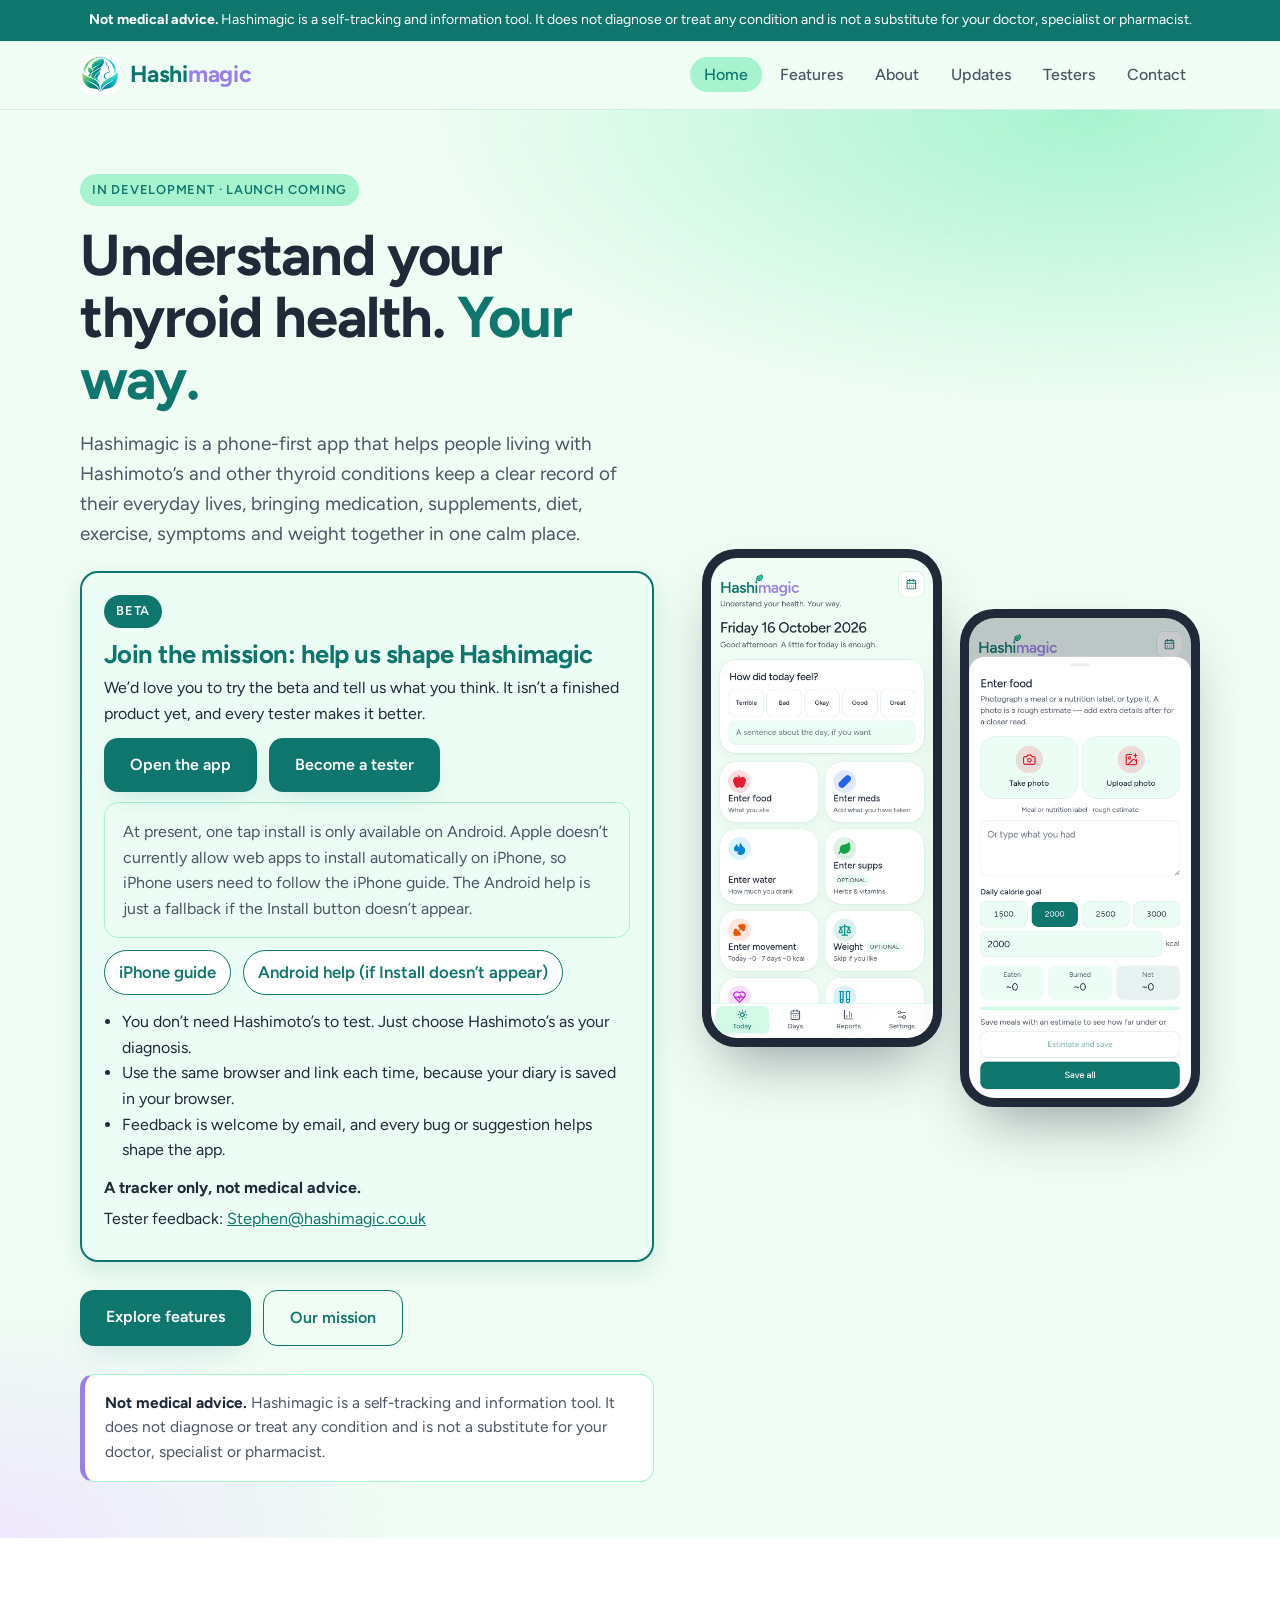
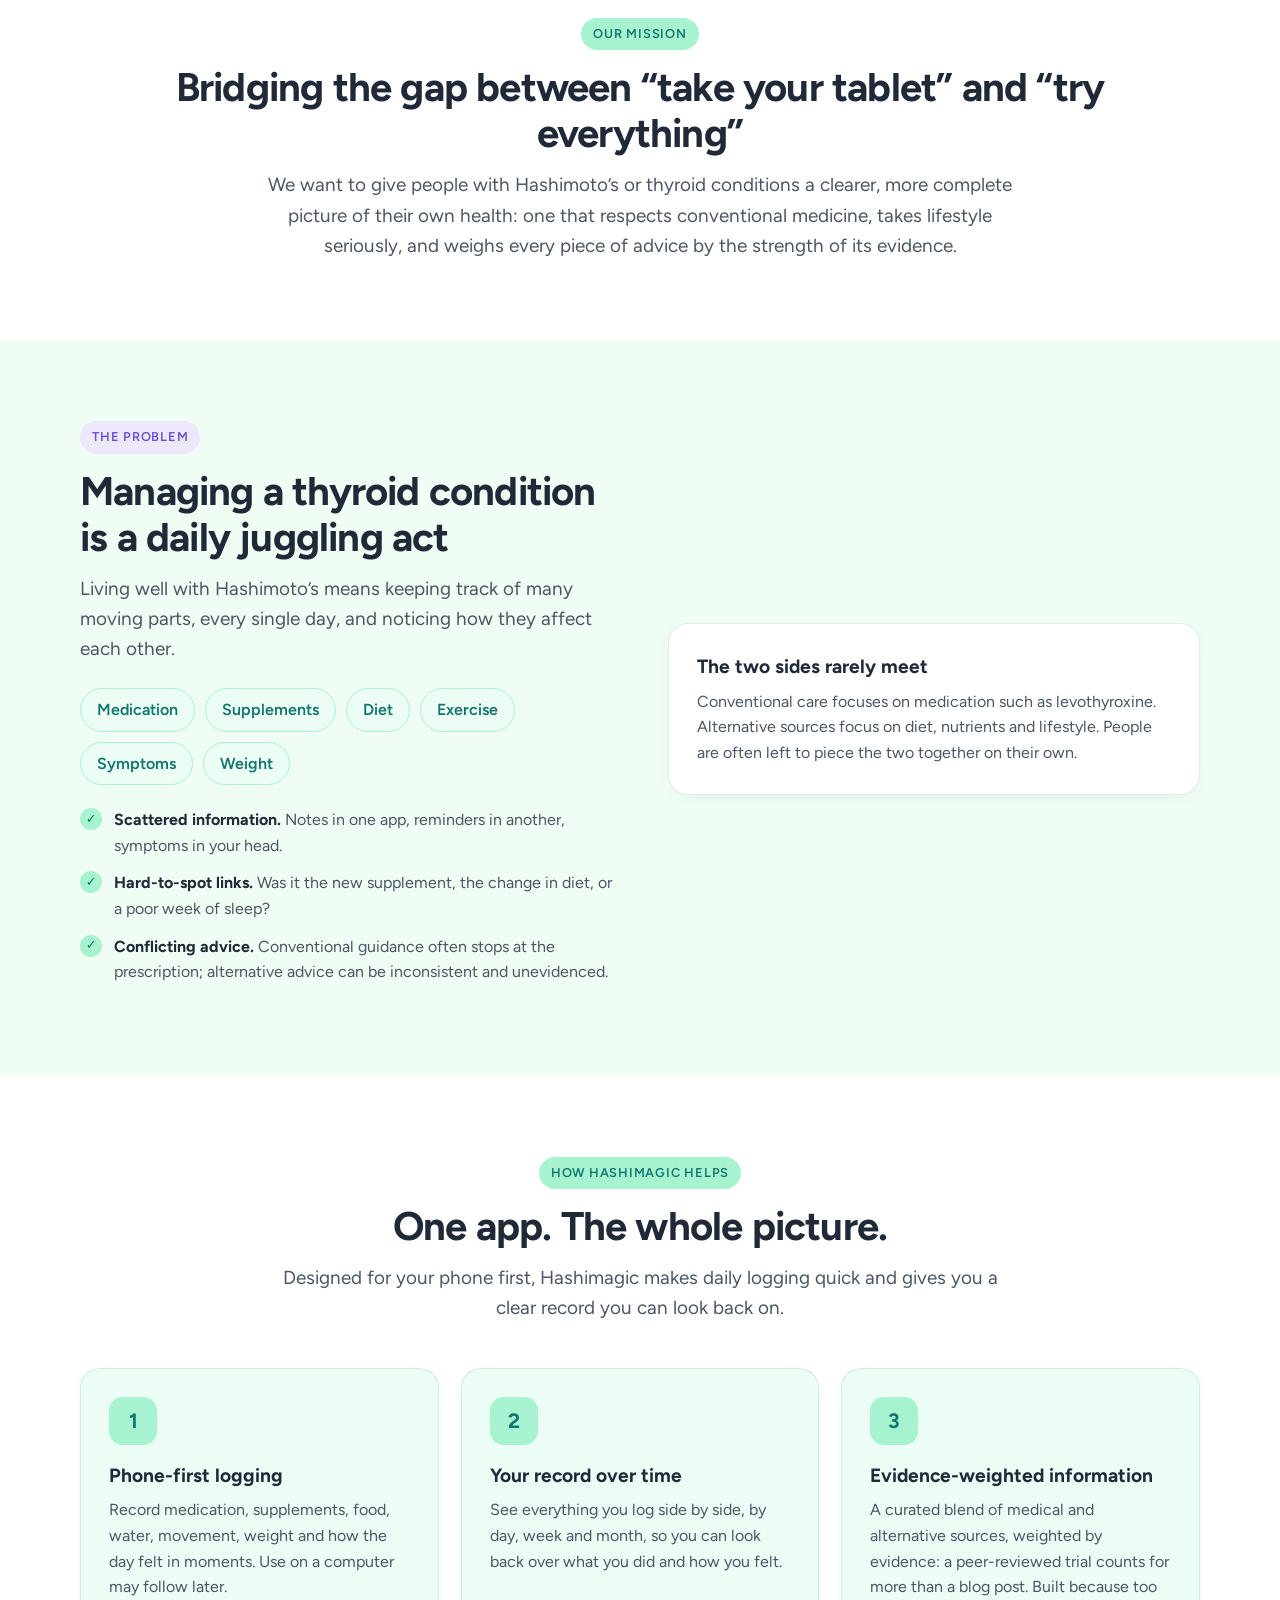
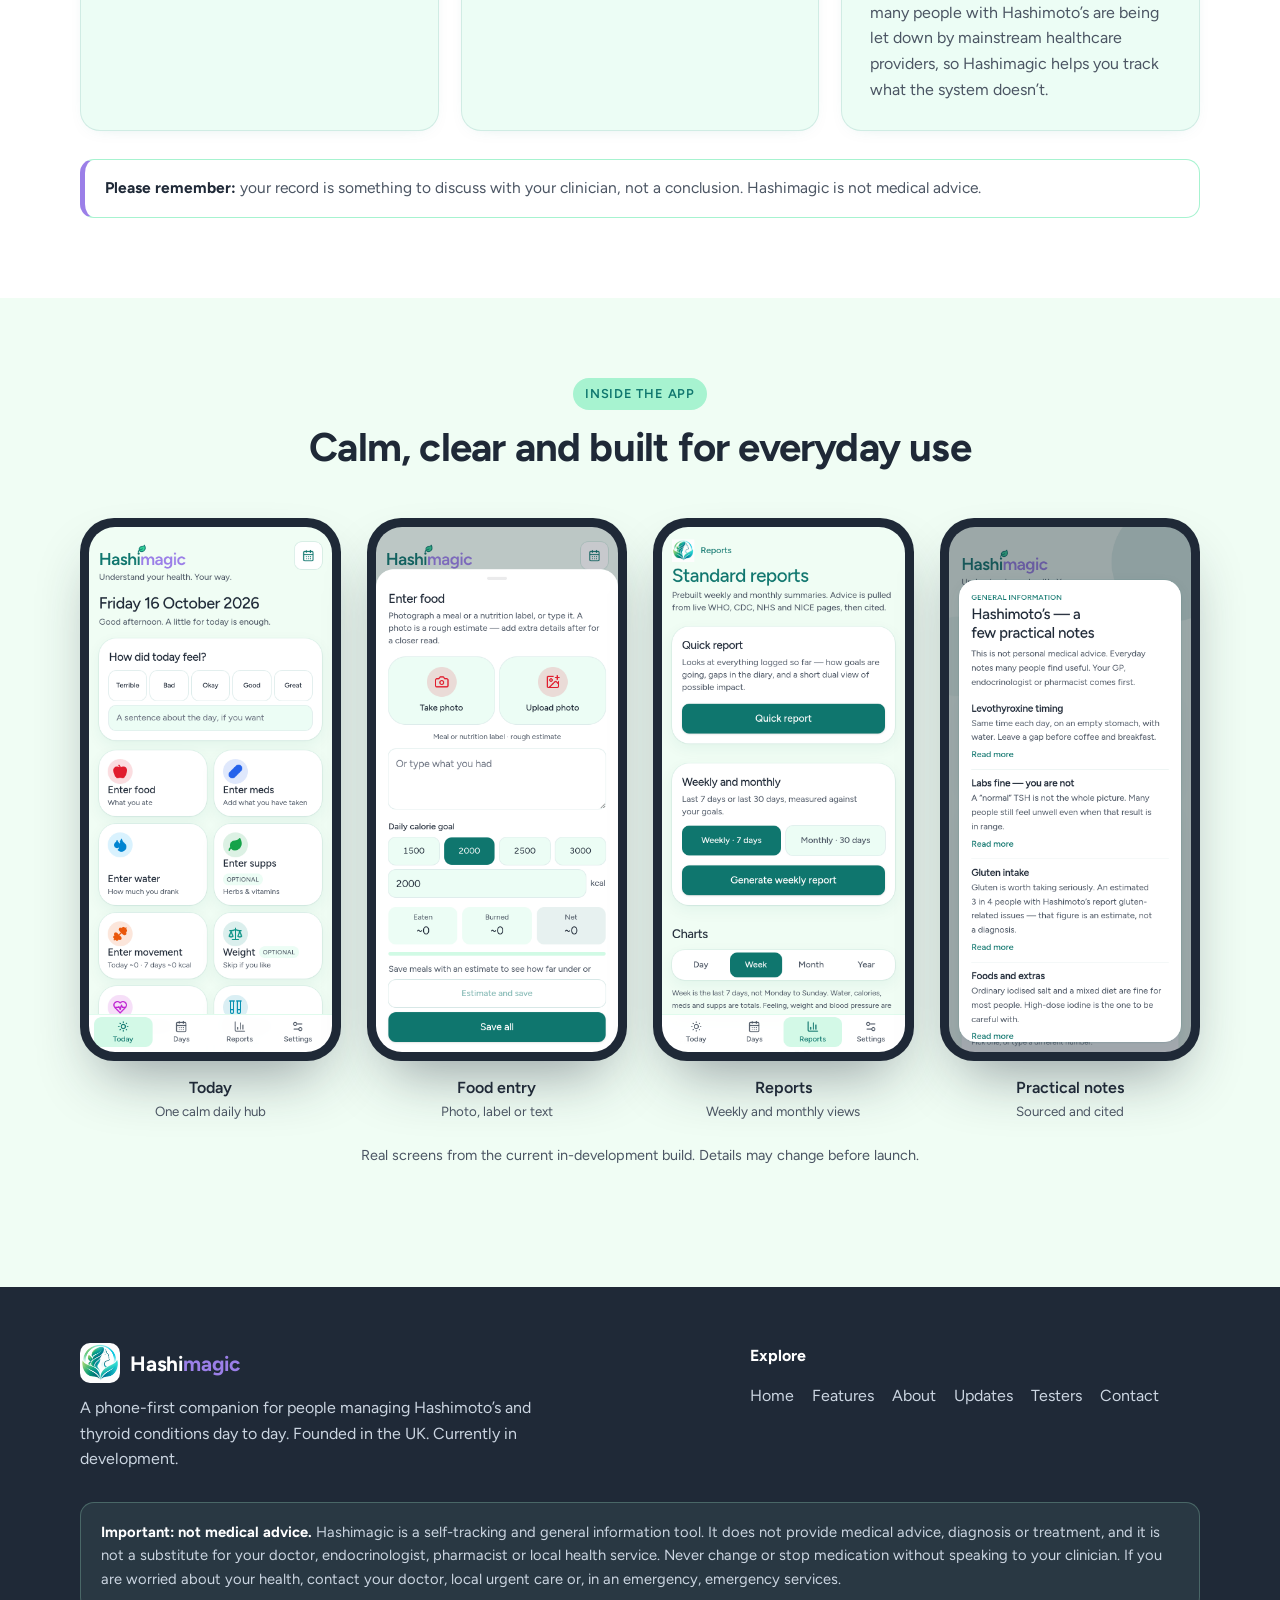
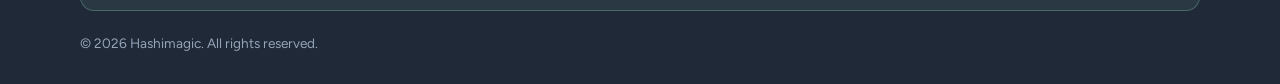
==== index.html @ 3db0783a "Add become a tester sign up page with mailto fallback New form collects name, email and optional tes" ====
<!DOCTYPE html><html lang="en-GB"><head><meta charset="utf-8"><meta name="viewport" content="width=device-width,initial-scale=1">
<title>Hashimagic: clarity for everyday thyroid life</title><meta name="description" content="Hashimagic is a phone-first app helping people with Hashimoto’s and thyroid conditions record and track medication, supplements, diet, exercise, symptoms and weight in one place."><meta name="theme-color" content="#0F766E">
<link rel="icon" href="img/favicon.svg"><link rel="preconnect" href="https://fonts.googleapis.com"><link rel="preconnect" href="https://fonts.gstatic.com" crossorigin>
<link rel="stylesheet" href="https://fonts.googleapis.com/css2?family=Figtree:wght@400;500;600;700&display=swap"><link rel="stylesheet" href="styles.css"></head><body>
<div class="notice"><strong>Not medical advice.</strong> Hashimagic is a self-tracking and information tool. It does not diagnose or treat any condition and is not a substitute for your doctor, specialist or pharmacist.</div>
<header><div class="wrap nav"><a class="brand" href="index.html"><img src="img/hashimagic-mark.png" alt="Hashimagic logo"><span class="wm"><span class="wm-h">Hash</span><span class="wm-i">i</span><span class="wm-m">magic</span></span></a>
<button class="menu-btn" aria-label="Menu" onclick="document.querySelector('.links').classList.toggle('open')">Menu</button>
<ul class="links"><li><a href="index.html" class=on>Home</a></li><li><a href="features.html">Features</a></li><li><a href="about.html">About</a></li><li><a href="updates.html">Updates</a></li><li><a href="become-a-tester.html">Testers</a></li><li><a href="contact.html">Contact</a></li></ul></div></header>
<main>
<section class="hero"><div class="wrap hero-grid"><div><span class="pill">In development &middot; launch coming</span>
<h1>Understand your thyroid health. <em>Your way.</em></h1>
<p class="lead">Hashimagic is a phone-first app that helps people living with Hashimoto&rsquo;s and other thyroid conditions keep a clear record of their everyday lives, bringing medication, supplements, diet, exercise, symptoms and weight together in one calm place.</p>
<div class="beta" style="margin:22px 0;padding:22px 22px;border:2px solid #0f766e;border-radius:18px;background:#ecfdf5;box-shadow:0 8px 24px rgba(15,118,110,.15)"><span class="pill" style="background:#0f766e;color:#fff">Beta</span>
<h2 style="margin:12px 0 6px;font-size:1.6rem;color:#0f766e">Join the mission: help us shape Hashimagic</h2>
<p style="margin:6px 0 12px">We&rsquo;d love you to try the beta and tell us what you think. It isn&rsquo;t a finished product yet, and every tester makes it better.</p>
<p style="margin:10px 0 8px"><a class="btn" href="https://blend-willow-shadow-slate.grok.me" target="_blank" rel="noopener">Open the app</a> <a class="btn" href="become-a-tester.html" style="margin-left:8px">Become a tester</a></p>
<p class="install-note" style="margin:10px 0 12px">At present, one tap install is only available on Android. Apple doesn&rsquo;t currently allow web apps to install automatically on iPhone, so iPhone users need to follow the iPhone guide. The Android help is just a fallback if the Install button doesn&rsquo;t appear.</p>
<p class="guide-links"><a href="install-ios.html">iPhone guide</a><a href="install-android.html">Android help (if Install doesn&rsquo;t appear)</a></p>
<ul style="margin:0 0 12px 1.1em;padding:0;line-height:1.6">
<li>You don&rsquo;t need Hashimoto&rsquo;s to test. Just choose Hashimoto&rsquo;s as your diagnosis.</li>
<li>Use the same browser and link each time, because your diary is saved in your browser.</li>
<li>Feedback is welcome by email, and every bug or suggestion helps shape the app.</li>
</ul>
<p style="margin:6px 0"><strong>A tracker only, not medical advice.</strong></p>
<p style="margin:6px 0">Tester feedback: <a href="mailto:Stephen@hashimagic.co.uk?subject=Hashimagic%20beta%20feedback">Stephen@hashimagic.co.uk</a></p></div>
<div class="cta"><a class="btn" href="features.html">Explore features</a><a class="btn ghost" href="about.html">Our mission</a></div>
<div class="disclaimer"><strong>Not medical advice.</strong> Hashimagic is a self-tracking and information tool. It does not diagnose or treat any condition and is not a substitute for your doctor, specialist or pharmacist.</div></div>
<div class="phones"><div class="phone"><img src="img/app-today.png" alt="Hashimagic Today screen" loading="lazy"></div><div class="phone"><img src="img/app-food.png" alt="Hashimagic food entry screen" loading="lazy"></div></div></div></section>
<section class="alt"><div class="wrap center"><span class="pill">Our mission</span>
<h2>Bridging the gap between &ldquo;take your tablet&rdquo; and &ldquo;try everything&rdquo;</h2>
<p class="lead">We want to give people with Hashimoto&rsquo;s or thyroid conditions a clearer, more complete picture of their own health: one that respects conventional medicine, takes lifestyle seriously, and weighs every piece of advice by the strength of its evidence.</p></div></section>
<section><div class="wrap grid2"><div><span class="pill ins">The problem</span>
<h2>Managing a thyroid condition is a daily juggling act</h2>
<p class="lead">Living well with Hashimoto&rsquo;s means keeping track of many moving parts, every single day, and noticing how they affect each other.</p><div class="chips"><span class="chip">Medication</span><span class="chip">Supplements</span><span class="chip">Diet</span><span class="chip">Exercise</span><span class="chip">Symptoms</span><span class="chip">Weight</span></div>
<ul class="ticks"><li><strong>Scattered information.</strong> Notes in one app, reminders in another, symptoms in your head.</li>
<li><strong>Hard-to-spot links.</strong> Was it the new supplement, the change in diet, or a poor week of sleep?</li>
<li><strong>Conflicting advice.</strong> Conventional guidance often stops at the prescription; alternative advice can be inconsistent and unevidenced.</li></ul></div>
<div class="card"><h3>The two sides rarely meet</h3><p>Conventional care focuses on medication such as levothyroxine. Alternative sources focus on diet, nutrients and lifestyle. People are often left to piece the two together on their own.</p></div></div></section>
<section class="alt"><div class="wrap"><div class="center"><span class="pill">How Hashimagic helps</span>
<h2>One app. The whole picture.</h2><p class="lead">Designed for your phone first, Hashimagic makes daily logging quick and gives you a clear record you can look back on.</p></div>
<div class="grid3">
<div class="card"><div class="ico">1</div><h3>Phone-first logging</h3><p>Record medication, supplements, food, water, movement, weight and how the day felt in moments. Use on a computer may follow later.</p></div>
<div class="card"><div class="ico">2</div><h3>Your record over time</h3><p>See everything you log side by side, by day, week and month, so you can look back over what you did and how you felt.</p></div>
<div class="card"><div class="ico">3</div><h3>Evidence-weighted information</h3><p>A curated blend of medical and alternative sources, weighted by evidence: a peer-reviewed trial counts for more than a blog post. Built because too many people with Hashimoto&rsquo;s are being let down by mainstream healthcare providers, so Hashimagic helps you track what the system doesn&rsquo;t.</p></div></div>
<div class="disclaimer"><strong>Please remember:</strong> your record is something to discuss with your clinician, not a conclusion. Hashimagic is not medical advice.</div></div></section>
<section><div class="wrap"><div class="center"><span class="pill">Inside the app</span><h2>Calm, clear and built for everyday use</h2></div><div class="shots">
<figure><div class="phone"><img src="img/app-today.png" alt="Hashimagic Today screen" loading="lazy"></div><figcaption>Today<small>One calm daily hub</small></figcaption></figure>
<figure><div class="phone"><img src="img/app-food.png" alt="Hashimagic food entry screen" loading="lazy"></div><figcaption>Food entry<small>Photo, label or text</small></figcaption></figure>
<figure><div class="phone"><img src="img/app-reports.png" alt="Hashimagic reports screen" loading="lazy"></div><figcaption>Reports<small>Weekly and monthly views</small></figcaption></figure>
<figure><div class="phone"><img src="img/app-notes.png" alt="Hashimagic Hashimoto's notes screen" loading="lazy"></div><figcaption>Practical notes<small>Sourced and cited</small></figcaption></figure></div>
<p class="muted center" style="margin-top:22px;font-size:.9rem">Real screens from the current in-development build. Details may change before launch.</p></div></section>
</main>
<footer><div class="wrap"><div class="fgrid"><div><a class="brand" href="index.html"><img src="img/hashimagic-mark.png" alt=""><span class="wm"><span class="wm-h">Hash</span><span class="wm-i">i</span><span class="wm-m">magic</span></span></a>
<p style="margin-top:12px;max-width:30em">A phone-first companion for people managing Hashimoto&rsquo;s and thyroid conditions day to day. Founded in the UK. Currently in development.</p></div>
<div><strong style="color:#fff">Explore</strong><ul class="flinks"><li><a href="index.html">Home</a></li><li><a href="features.html">Features</a></li><li><a href="about.html">About</a></li><li><a href="updates.html">Updates</a></li><li><a href="become-a-tester.html">Testers</a></li><li><a href="contact.html">Contact</a></li></ul></div></div>
<div class="fdisc"><strong>Important: not medical advice.</strong> Hashimagic is a self-tracking and general information tool. It does not provide medical advice, diagnosis or treatment, and it is not a substitute for your doctor, endocrinologist, pharmacist or local health service. Never change or stop medication without speaking to your clinician. If you are worried about your health, contact your doctor, local urgent care or, in an emergency, emergency services.</div>
<p class="copy">&copy; 2026 Hashimagic. All rights reserved.</p></div></footer></body></html>
---- styles.css ----
:root{--primary:#0F766E;--primary-dk:#0b5d57;--bg:#F0FDF4;--surface:#ECFDF5;--text:#1F2937;--muted:#4B5563;--insight:#9B7FE8;--mint:#A7F3D0;--white:#fff;--r:20px;--shadow:0 10px 30px -12px rgba(15,118,110,.25)}
*{box-sizing:border-box;margin:0}html{scroll-behavior:smooth}
body{font-family:'Figtree',system-ui,sans-serif;color:var(--text);background:var(--bg);line-height:1.6;-webkit-font-smoothing:antialiased}
a{color:var(--primary)}img{max-width:100%;display:block}
.wrap{max-width:1160px;margin:0 auto;padding:0 20px}
.notice{background:var(--primary);color:#fff;font-size:.88rem;text-align:center;padding:9px 16px}
.notice strong{font-weight:700}
header{position:sticky;top:0;z-index:20;background:rgba(240,253,244,.92);backdrop-filter:blur(10px);border-bottom:1px solid rgba(15,118,110,.12)}
.nav{display:flex;align-items:center;justify-content:space-between;height:68px}
.brand{display:flex;align-items:center;gap:10px;text-decoration:none;font-weight:700;font-size:1.45rem;letter-spacing:-.01em}
.brand img{width:40px;height:40px;border-radius:10px}
.wm-h{color:#0F766E}.wm-i{color:#0F766E}.wm-m{color:#9B7FE8}
.links{display:flex;gap:4px;list-style:none;padding:0}
.links a{text-decoration:none;color:var(--muted);font-weight:500;padding:8px 14px;border-radius:999px}
.links a:hover{color:var(--primary);background:var(--surface)}
.links a.on{color:var(--primary);background:var(--mint)}
.menu-btn{display:none;background:none;border:1px solid rgba(15,118,110,.25);border-radius:10px;padding:8px 12px;font:inherit;color:var(--primary);font-weight:600}
@media(max-width:820px){.menu-btn{display:block}.links{display:none;position:absolute;top:68px;left:0;right:0;flex-direction:column;background:var(--bg);padding:10px 20px 18px;border-bottom:1px solid rgba(15,118,110,.12)}.links.open{display:flex}.links a{display:block;padding:12px 14px}}
.btn{display:inline-block;background:var(--primary);color:#fff;text-decoration:none;font-weight:600;padding:14px 26px;border-radius:14px;box-shadow:var(--shadow)}
.btn:hover{background:var(--primary-dk)}
.btn.ghost{background:transparent;color:var(--primary);box-shadow:none;border:1.5px solid var(--primary)}
.pill{display:inline-block;background:var(--mint);color:var(--primary);font-weight:600;font-size:.8rem;letter-spacing:.06em;text-transform:uppercase;padding:6px 12px;border-radius:999px}
.pill.ins{background:#EEE8FC;color:#6b4fd0}
.hero{padding:64px 0 56px;background:radial-gradient(1100px 500px at 85% 0%,var(--mint) 0,transparent 60%),radial-gradient(700px 400px at 0% 100%,#EEE8FC 0,transparent 60%)}
.hero-grid{display:grid;grid-template-columns:1.1fr .9fr;gap:48px;align-items:center}
h1{font-size:clamp(2.2rem,5vw,3.6rem);line-height:1.08;letter-spacing:-.025em;margin:18px 0}
h1 em{font-style:normal;color:var(--primary)}
h2{font-size:clamp(1.7rem,3.4vw,2.5rem);line-height:1.15;letter-spacing:-.02em;margin:14px 0 14px}
h3{font-size:1.2rem;margin-bottom:6px}
.lead{font-size:1.18rem;color:var(--muted);max-width:40em}
.cta{display:flex;gap:12px;flex-wrap:wrap;margin-top:28px}
.phones{display:flex;justify-content:center;align-items:flex-start;gap:18px}
.phone{width:240px;border-radius:34px;padding:9px;background:#1F2937;box-shadow:0 30px 60px -20px rgba(31,41,55,.45)}
.phone img{border-radius:26px}
.phones .phone:nth-child(2){margin-top:60px}
@media(max-width:900px){.hero-grid{grid-template-columns:1fr}.phone{width:46%;max-width:230px}}
section{padding:80px 0}
.alt{background:var(--white)}
.center{text-align:center}.center .lead{margin:0 auto}
.disclaimer{background:var(--white);border:1px solid var(--mint);border-left:5px solid var(--insight);border-radius:14px;padding:16px 20px;margin-top:28px;color:var(--muted);font-size:.97rem}
.disclaimer strong{color:var(--text)}
.grid3{display:grid;grid-template-columns:repeat(3,1fr);gap:22px;margin-top:44px}
.grid2{display:grid;grid-template-columns:1fr 1fr;gap:56px;align-items:center}
@media(max-width:900px){.grid3,.grid2{grid-template-columns:1fr}.grid2{gap:32px}}
.card{background:var(--white);border:1px solid rgba(15,118,110,.12);border-radius:var(--r);padding:28px;box-shadow:0 4px 20px -14px rgba(15,118,110,.35)}
.alt .card{background:var(--surface)}
.ico{width:48px;height:48px;border-radius:14px;background:var(--mint);display:grid;place-items:center;margin-bottom:16px;color:var(--primary);font-weight:700;font-size:1.3rem}.ico-svg{width:24px;height:24px;display:block}
.card p,.muted{color:var(--muted)}
.chips{display:flex;flex-wrap:wrap;gap:10px;margin-top:24px}
.chip{background:var(--surface);border:1px solid var(--mint);border-radius:999px;padding:8px 16px;font-weight:600;color:var(--primary)}
.ticks{list-style:none;padding:0;margin-top:22px}
.ticks li{padding-left:34px;position:relative;margin:12px 0;color:var(--muted)}
.ticks li:before{content:"✓";position:absolute;left:0;top:1px;width:22px;height:22px;border-radius:50%;background:var(--mint);color:var(--primary);font-weight:700;font-size:.8rem;display:grid;place-items:center}
.ticks strong{color:var(--text)}
.weight{display:flex;flex-direction:column;gap:10px;margin-top:8px}
.bar{display:flex;align-items:center;gap:12px;font-weight:600}
.bar span{flex:0 0 150px;font-size:.95rem}
.bar i{height:12px;border-radius:999px;background:linear-gradient(90deg,var(--primary),var(--insight))}
.shots{display:grid;grid-template-columns:repeat(4,1fr);gap:26px;margin-top:48px}
.shots figure{margin:0;text-align:center}
.shots .phone{width:100%;margin:0 auto}
.shots figcaption{margin-top:14px;font-weight:600}
.shots figcaption small{display:block;color:var(--muted);font-weight:400}
@media(max-width:900px){.shots{grid-template-columns:1fr 1fr;gap:18px}}
.band{background:linear-gradient(135deg,var(--primary),#0d5f59);color:#fff;border-radius:28px;padding:56px 40px;text-align:center}
.band .lead{color:#d1fae5;margin:0 auto}
.band .btn{background:#fff;color:var(--primary)}
.page-hero{padding:64px 0 40px;background:radial-gradient(900px 400px at 90% 0%,var(--mint) 0,transparent 60%)}
.soon{max-width:640px;margin:0 auto;text-align:center;padding:40px 0 20px}
.soon .card{margin-top:30px;text-align:left}
footer{background:#1F2937;color:#cbd5e1;padding:56px 0 30px;margin-top:40px}
footer .brand{font-size:1.3rem}footer .wm-h,footer .wm-i{color:#fff}
.fgrid{display:grid;grid-template-columns:1.4fr 1fr;gap:40px}
@media(max-width:820px){.fgrid{grid-template-columns:1fr}}
.flinks{display:flex;flex-wrap:wrap;gap:18px;list-style:none;padding:0;margin-top:14px}
.flinks a{color:#cbd5e1;text-decoration:none}.flinks a:hover{color:var(--mint)}
.fdisc{margin-top:30px;padding:18px 20px;border-radius:14px;background:rgba(167,243,208,.08);border:1px solid rgba(167,243,208,.25);font-size:.92rem}
.fdisc strong{color:#fff}
.copy{margin-top:22px;font-size:.85rem;color:#94a3b8}

/* Install guides */
.guide-back{display:inline-block;margin:8px 0 4px;font-weight:600;text-decoration:none}
.guide-back:hover{text-decoration:underline}
.install-steps{display:flex;flex-direction:column;gap:36px;margin-top:28px;max-width:640px}
.install-step{background:var(--white);border:1px solid rgba(15,118,110,.12);border-radius:var(--r);padding:22px;box-shadow:0 4px 20px -14px rgba(15,118,110,.35)}
.install-step .step-num{display:inline-grid;place-items:center;width:36px;height:36px;border-radius:50%;background:var(--mint);color:var(--primary);font-weight:700;font-size:1.05rem;margin-bottom:12px}
.install-step h2{font-size:1.35rem;margin:0 0 10px}
.install-step p{color:var(--muted);font-size:1.05rem;margin:0 0 14px}
.install-step img{width:100%;max-width:390px;margin:8px auto 0;border-radius:18px;border:1px solid rgba(15,118,110,.15);box-shadow:0 12px 28px -16px rgba(31,41,55,.35)}
.install-note{background:var(--surface);border:1px solid var(--mint);border-radius:14px;padding:16px 18px;margin-top:18px;color:var(--muted);font-size:1rem}
.install-note strong{color:var(--text)}
.guide-links{display:flex;flex-wrap:wrap;gap:12px;margin:4px 0 14px}
.guide-links{align-items:center}.guide-links a{font-weight:600;font-size:1.05rem;text-decoration:none;padding:8px 14px;border-radius:999px;background:var(--white);border:1.5px solid var(--primary)}.guide-links a:hover{background:var(--mint)}.guide-links span{color:var(--muted)}

/* Updates page */
.update-block{max-width:720px;margin:0 auto 40px;padding:28px;background:var(--white);border:1px solid rgba(15,118,110,.12);border-radius:var(--r);box-shadow:0 4px 20px -14px rgba(15,118,110,.35)}
.alt .update-block{background:var(--surface)}
.update-block h2{margin-top:12px;margin-bottom:10px;font-size:1.55rem}
.update-block .lead{font-size:1.08rem;margin:0}
.update-block .ticks{margin-top:16px}
.timeline{list-style:none;padding:0;margin:0;border-left:3px solid var(--mint)}
.timeline li{position:relative;padding:0 0 28px 22px}
.timeline li:last-child{padding-bottom:0}
.timeline li:before{content:"";position:absolute;left:-9px;top:6px;width:14px;height:14px;border-radius:50%;background:var(--primary);border:3px solid var(--mint)}
.tl-date{display:block;font-weight:700;color:var(--primary);font-size:.95rem;letter-spacing:.02em;margin-bottom:4px}
.timeline p{margin:0;color:var(--muted);font-size:1.05rem}

/* Become a tester form */
.tester-form{max-width:640px;margin:0 auto;background:var(--white);border:1px solid rgba(15,118,110,.12);border-radius:var(--r);padding:28px;box-shadow:0 4px 20px -14px rgba(15,118,110,.35)}
.alt .tester-form{background:var(--surface)}
.tester-field{margin-bottom:20px}
.tester-field label{display:block;font-weight:600;margin-bottom:8px;color:var(--text)}
.tester-field .req{font-weight:500;color:var(--muted);font-size:.9rem}
.tester-field .opt{font-weight:500;color:var(--muted);font-size:.9rem}
.tester-field input,.tester-field select{width:100%;font:inherit;font-size:1.05rem;padding:12px 14px;border-radius:12px;border:1.5px solid rgba(15,118,110,.25);background:var(--white);color:var(--text)}
.tester-field input:focus,.tester-field select:focus{outline:2px solid var(--primary);outline-offset:1px;border-color:var(--primary)}
.field-hint{margin:8px 0 0;color:var(--muted);font-size:.95rem}
.field-error{margin:8px 0 0;color:#b91c1c;font-size:.95rem;font-weight:500}
.privacy-note{background:var(--white);border:1px solid var(--mint);border-radius:14px;padding:14px 16px;margin:8px 0 16px;color:var(--muted);font-size:.98rem}
.mailto-note{margin:0 0 18px;color:var(--muted);font-size:.98rem}
.tester-form .btn{border:none;cursor:pointer;font:inherit}
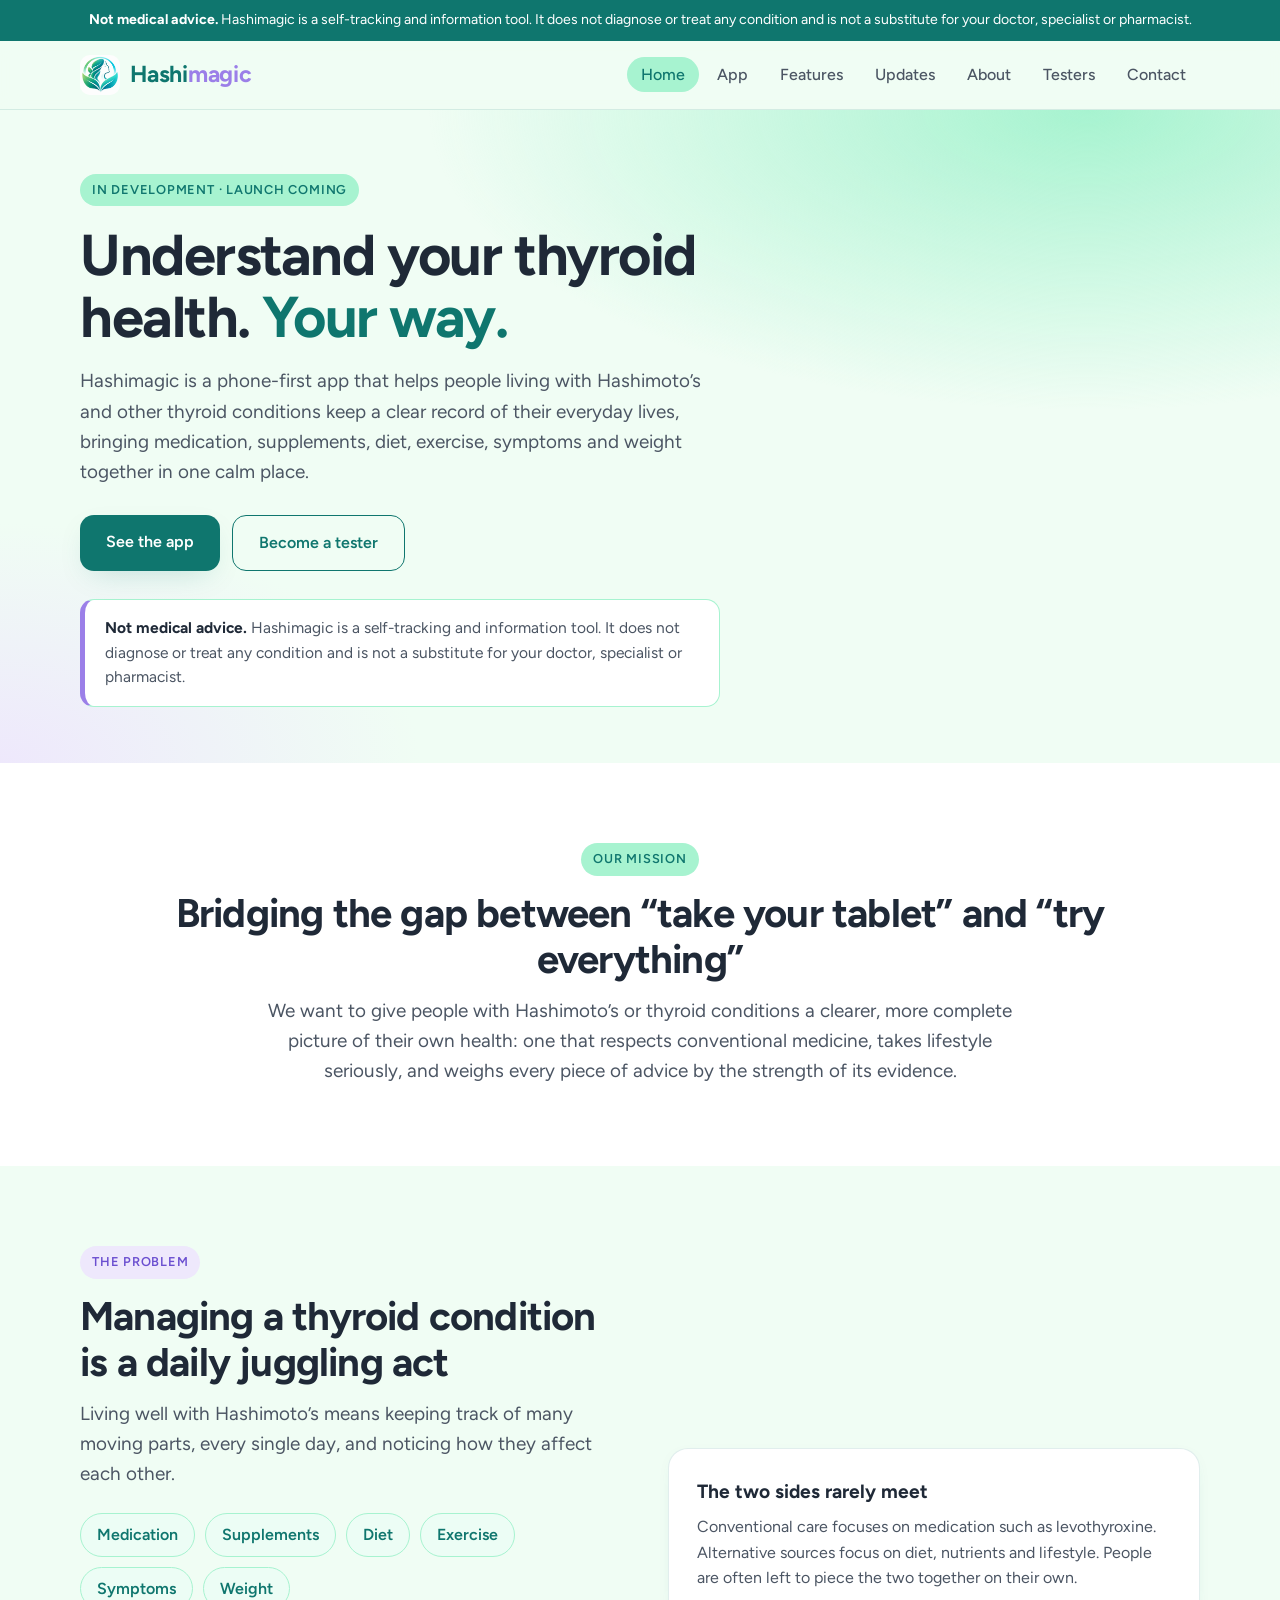
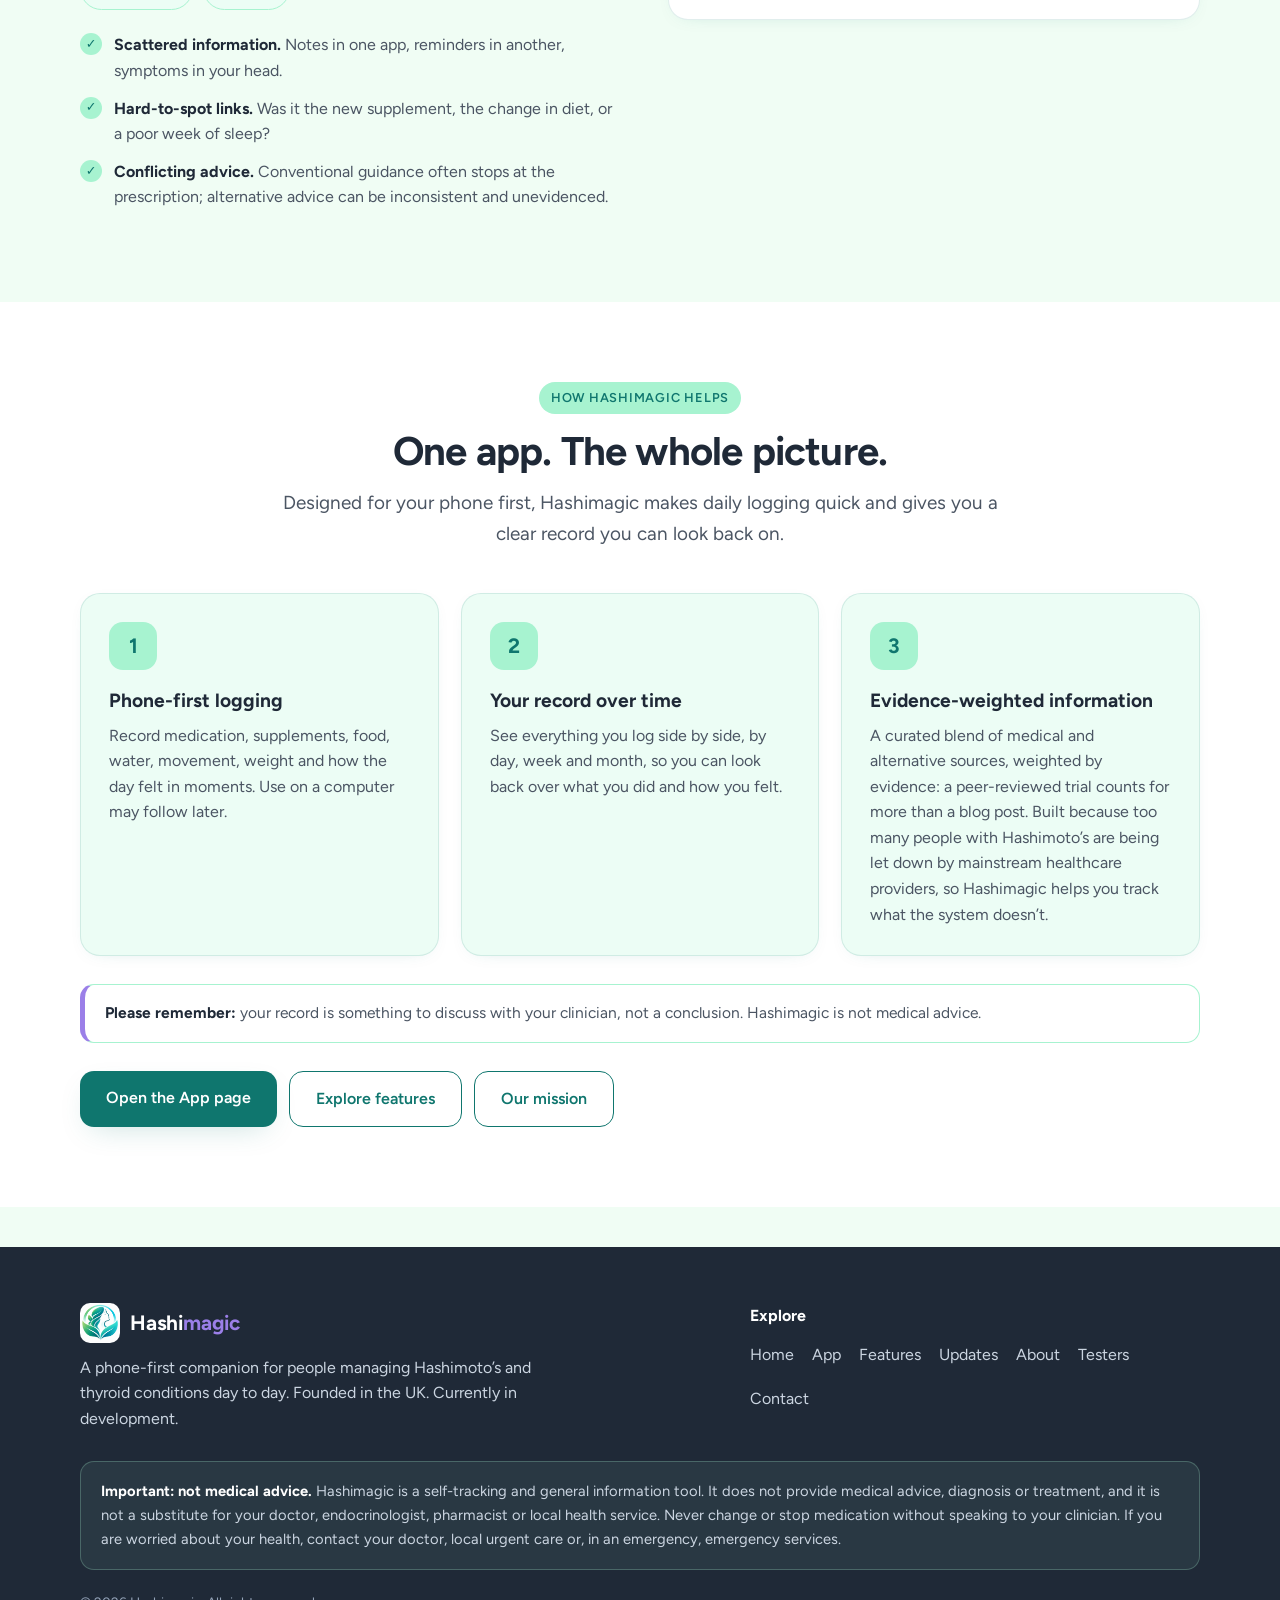
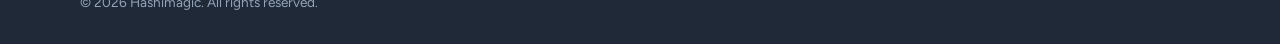
==== commit 883433ac: "Split Home into a short landing and a dedicated App page Move the beta download card, install guides" ====
--- a/index.html
+++ b/index.html
@@ -5,27 +5,15 @@
 <div class="notice"><strong>Not medical advice.</strong> Hashimagic is a self-tracking and information tool. It does not diagnose or treat any condition and is not a substitute for your doctor, specialist or pharmacist.</div>
 <header><div class="wrap nav"><a class="brand" href="index.html"><img src="img/hashimagic-mark.png" alt="Hashimagic logo"><span class="wm"><span class="wm-h">Hash</span><span class="wm-i">i</span><span class="wm-m">magic</span></span></a>
 <button class="menu-btn" aria-label="Menu" onclick="document.querySelector('.links').classList.toggle('open')">Menu</button>
-<ul class="links"><li><a href="index.html" class=on>Home</a></li><li><a href="features.html">Features</a></li><li><a href="about.html">About</a></li><li><a href="updates.html">Updates</a></li><li><a href="become-a-tester.html">Testers</a></li><li><a href="contact.html">Contact</a></li></ul></div></header>
+<ul class="links"><li><a href="index.html" class=on>Home</a></li><li><a href="app.html">App</a></li><li><a href="features.html">Features</a></li><li><a href="updates.html">Updates</a></li><li><a href="about.html">About</a></li><li><a href="become-a-tester.html">Testers</a></li><li><a href="contact.html">Contact</a></li></ul></div></header>
 <main>
-<section class="hero"><div class="wrap hero-grid"><div><span class="pill">In development &middot; launch coming</span>
+<section class="hero"><div class="wrap"><div style="max-width:40em">
+<span class="pill">In development &middot; launch coming</span>
 <h1>Understand your thyroid health. <em>Your way.</em></h1>
 <p class="lead">Hashimagic is a phone-first app that helps people living with Hashimoto&rsquo;s and other thyroid conditions keep a clear record of their everyday lives, bringing medication, supplements, diet, exercise, symptoms and weight together in one calm place.</p>
-<div class="beta" style="margin:22px 0;padding:22px 22px;border:2px solid #0f766e;border-radius:18px;background:#ecfdf5;box-shadow:0 8px 24px rgba(15,118,110,.15)"><span class="pill" style="background:#0f766e;color:#fff">Beta</span>
-<h2 style="margin:12px 0 6px;font-size:1.6rem;color:#0f766e">Join the mission: help us shape Hashimagic</h2>
-<p style="margin:6px 0 12px">We&rsquo;d love you to try the beta and tell us what you think. It isn&rsquo;t a finished product yet, and every tester makes it better.</p>
-<p style="margin:10px 0 8px"><a class="btn" href="https://blend-willow-shadow-slate.grok.me" target="_blank" rel="noopener">Open the app</a> <a class="btn" href="become-a-tester.html" style="margin-left:8px">Become a tester</a></p>
-<p class="install-note" style="margin:10px 0 12px">At present, one tap install is only available on Android. Apple doesn&rsquo;t currently allow web apps to install automatically on iPhone, so iPhone users need to follow the iPhone guide. The Android help is just a fallback if the Install button doesn&rsquo;t appear.</p>
-<p class="guide-links"><a href="install-ios.html">iPhone guide</a><a href="install-android.html">Android help (if Install doesn&rsquo;t appear)</a></p>
-<ul style="margin:0 0 12px 1.1em;padding:0;line-height:1.6">
-<li>You don&rsquo;t need Hashimoto&rsquo;s to test. Just choose Hashimoto&rsquo;s as your diagnosis.</li>
-<li>Use the same browser and link each time, because your diary is saved in your browser.</li>
-<li>Feedback is welcome by email, and every bug or suggestion helps shape the app.</li>
-</ul>
-<p style="margin:6px 0"><strong>A tracker only, not medical advice.</strong></p>
-<p style="margin:6px 0">Tester feedback: <a href="mailto:Stephen@hashimagic.co.uk?subject=Hashimagic%20beta%20feedback">Stephen@hashimagic.co.uk</a></p></div>
-<div class="cta"><a class="btn" href="features.html">Explore features</a><a class="btn ghost" href="about.html">Our mission</a></div>
-<div class="disclaimer"><strong>Not medical advice.</strong> Hashimagic is a self-tracking and information tool. It does not diagnose or treat any condition and is not a substitute for your doctor, specialist or pharmacist.</div></div>
-<div class="phones"><div class="phone"><img src="img/app-today.png" alt="Hashimagic Today screen" loading="lazy"></div><div class="phone"><img src="img/app-food.png" alt="Hashimagic food entry screen" loading="lazy"></div></div></div></section>
+<div class="cta"><a class="btn" href="app.html">See the app</a><a class="btn ghost" href="become-a-tester.html">Become a tester</a></div>
+<div class="disclaimer"><strong>Not medical advice.</strong> Hashimagic is a self-tracking and information tool. It does not diagnose or treat any condition and is not a substitute for your doctor, specialist or pharmacist.</div>
+</div></div></section>
 <section class="alt"><div class="wrap center"><span class="pill">Our mission</span>
 <h2>Bridging the gap between &ldquo;take your tablet&rdquo; and &ldquo;try everything&rdquo;</h2>
 <p class="lead">We want to give people with Hashimoto&rsquo;s or thyroid conditions a clearer, more complete picture of their own health: one that respects conventional medicine, takes lifestyle seriously, and weighs every piece of advice by the strength of its evidence.</p></div></section>
@@ -42,16 +30,12 @@
 <div class="card"><div class="ico">1</div><h3>Phone-first logging</h3><p>Record medication, supplements, food, water, movement, weight and how the day felt in moments. Use on a computer may follow later.</p></div>
 <div class="card"><div class="ico">2</div><h3>Your record over time</h3><p>See everything you log side by side, by day, week and month, so you can look back over what you did and how you felt.</p></div>
 <div class="card"><div class="ico">3</div><h3>Evidence-weighted information</h3><p>A curated blend of medical and alternative sources, weighted by evidence: a peer-reviewed trial counts for more than a blog post. Built because too many people with Hashimoto&rsquo;s are being let down by mainstream healthcare providers, so Hashimagic helps you track what the system doesn&rsquo;t.</p></div></div>
-<div class="disclaimer"><strong>Please remember:</strong> your record is something to discuss with your clinician, not a conclusion. Hashimagic is not medical advice.</div></div></section>
-<section><div class="wrap"><div class="center"><span class="pill">Inside the app</span><h2>Calm, clear and built for everyday use</h2></div><div class="shots">
-<figure><div class="phone"><img src="img/app-today.png" alt="Hashimagic Today screen" loading="lazy"></div><figcaption>Today<small>One calm daily hub</small></figcaption></figure>
-<figure><div class="phone"><img src="img/app-food.png" alt="Hashimagic food entry screen" loading="lazy"></div><figcaption>Food entry<small>Photo, label or text</small></figcaption></figure>
-<figure><div class="phone"><img src="img/app-reports.png" alt="Hashimagic reports screen" loading="lazy"></div><figcaption>Reports<small>Weekly and monthly views</small></figcaption></figure>
-<figure><div class="phone"><img src="img/app-notes.png" alt="Hashimagic Hashimoto's notes screen" loading="lazy"></div><figcaption>Practical notes<small>Sourced and cited</small></figcaption></figure></div>
-<p class="muted center" style="margin-top:22px;font-size:.9rem">Real screens from the current in-development build. Details may change before launch.</p></div></section>
+<div class="disclaimer"><strong>Please remember:</strong> your record is something to discuss with your clinician, not a conclusion. Hashimagic is not medical advice.</div>
+<div class="cta center" style="margin-top:28px"><a class="btn" href="app.html">Open the App page</a><a class="btn ghost" href="features.html">Explore features</a><a class="btn ghost" href="about.html">Our mission</a></div>
+</div></section>
 </main>
 <footer><div class="wrap"><div class="fgrid"><div><a class="brand" href="index.html"><img src="img/hashimagic-mark.png" alt=""><span class="wm"><span class="wm-h">Hash</span><span class="wm-i">i</span><span class="wm-m">magic</span></span></a>
 <p style="margin-top:12px;max-width:30em">A phone-first companion for people managing Hashimoto&rsquo;s and thyroid conditions day to day. Founded in the UK. Currently in development.</p></div>
-<div><strong style="color:#fff">Explore</strong><ul class="flinks"><li><a href="index.html">Home</a></li><li><a href="features.html">Features</a></li><li><a href="about.html">About</a></li><li><a href="updates.html">Updates</a></li><li><a href="become-a-tester.html">Testers</a></li><li><a href="contact.html">Contact</a></li></ul></div></div>
+<div><strong style="color:#fff">Explore</strong><ul class="flinks"><li><a href="index.html">Home</a></li><li><a href="app.html">App</a></li><li><a href="features.html">Features</a></li><li><a href="updates.html">Updates</a></li><li><a href="about.html">About</a></li><li><a href="become-a-tester.html">Testers</a></li><li><a href="contact.html">Contact</a></li></ul></div></div>
 <div class="fdisc"><strong>Important: not medical advice.</strong> Hashimagic is a self-tracking and general information tool. It does not provide medical advice, diagnosis or treatment, and it is not a substitute for your doctor, endocrinologist, pharmacist or local health service. Never change or stop medication without speaking to your clinician. If you are worried about your health, contact your doctor, local urgent care or, in an emergency, emergency services.</div>
-<p class="copy">&copy; 2026 Hashimagic. All rights reserved.</p></div></footer></body></html>+<p class="copy">&copy; 2026 Hashimagic. All rights reserved.</p></div></footer></body></html>
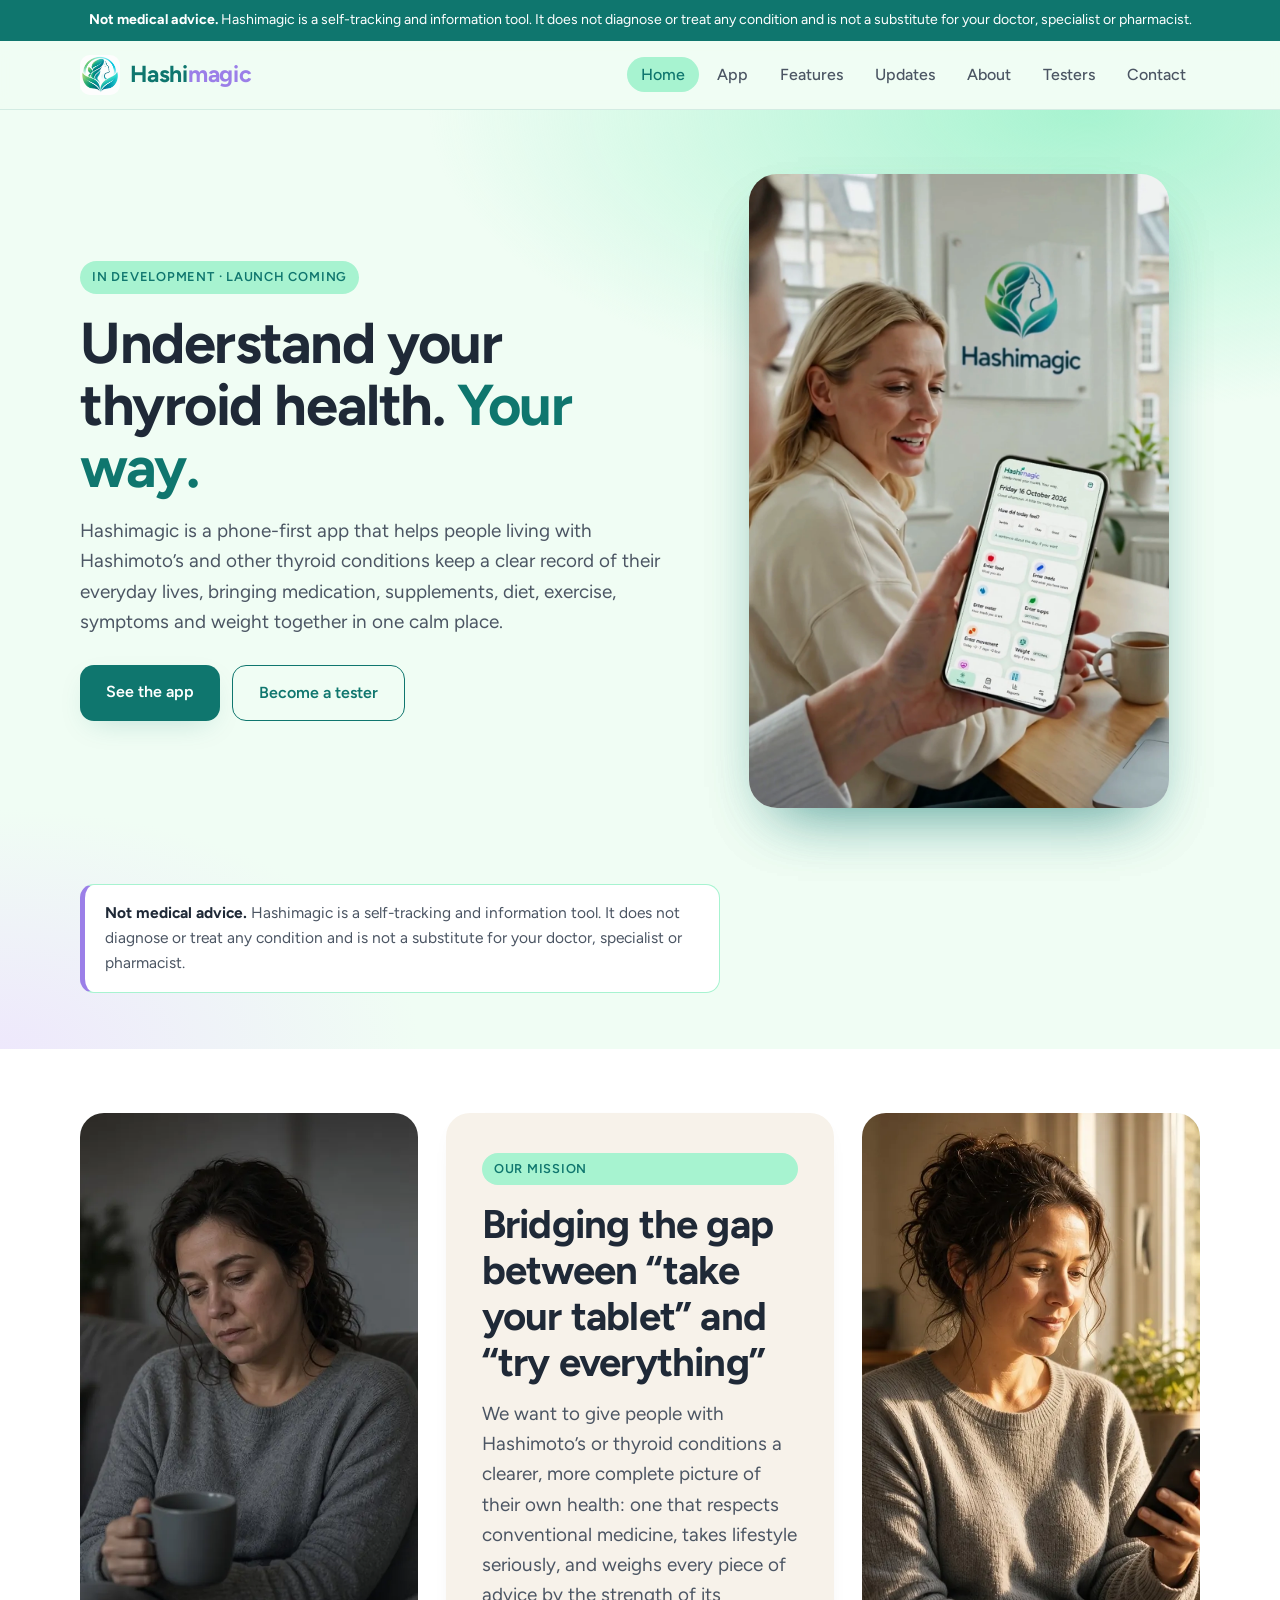
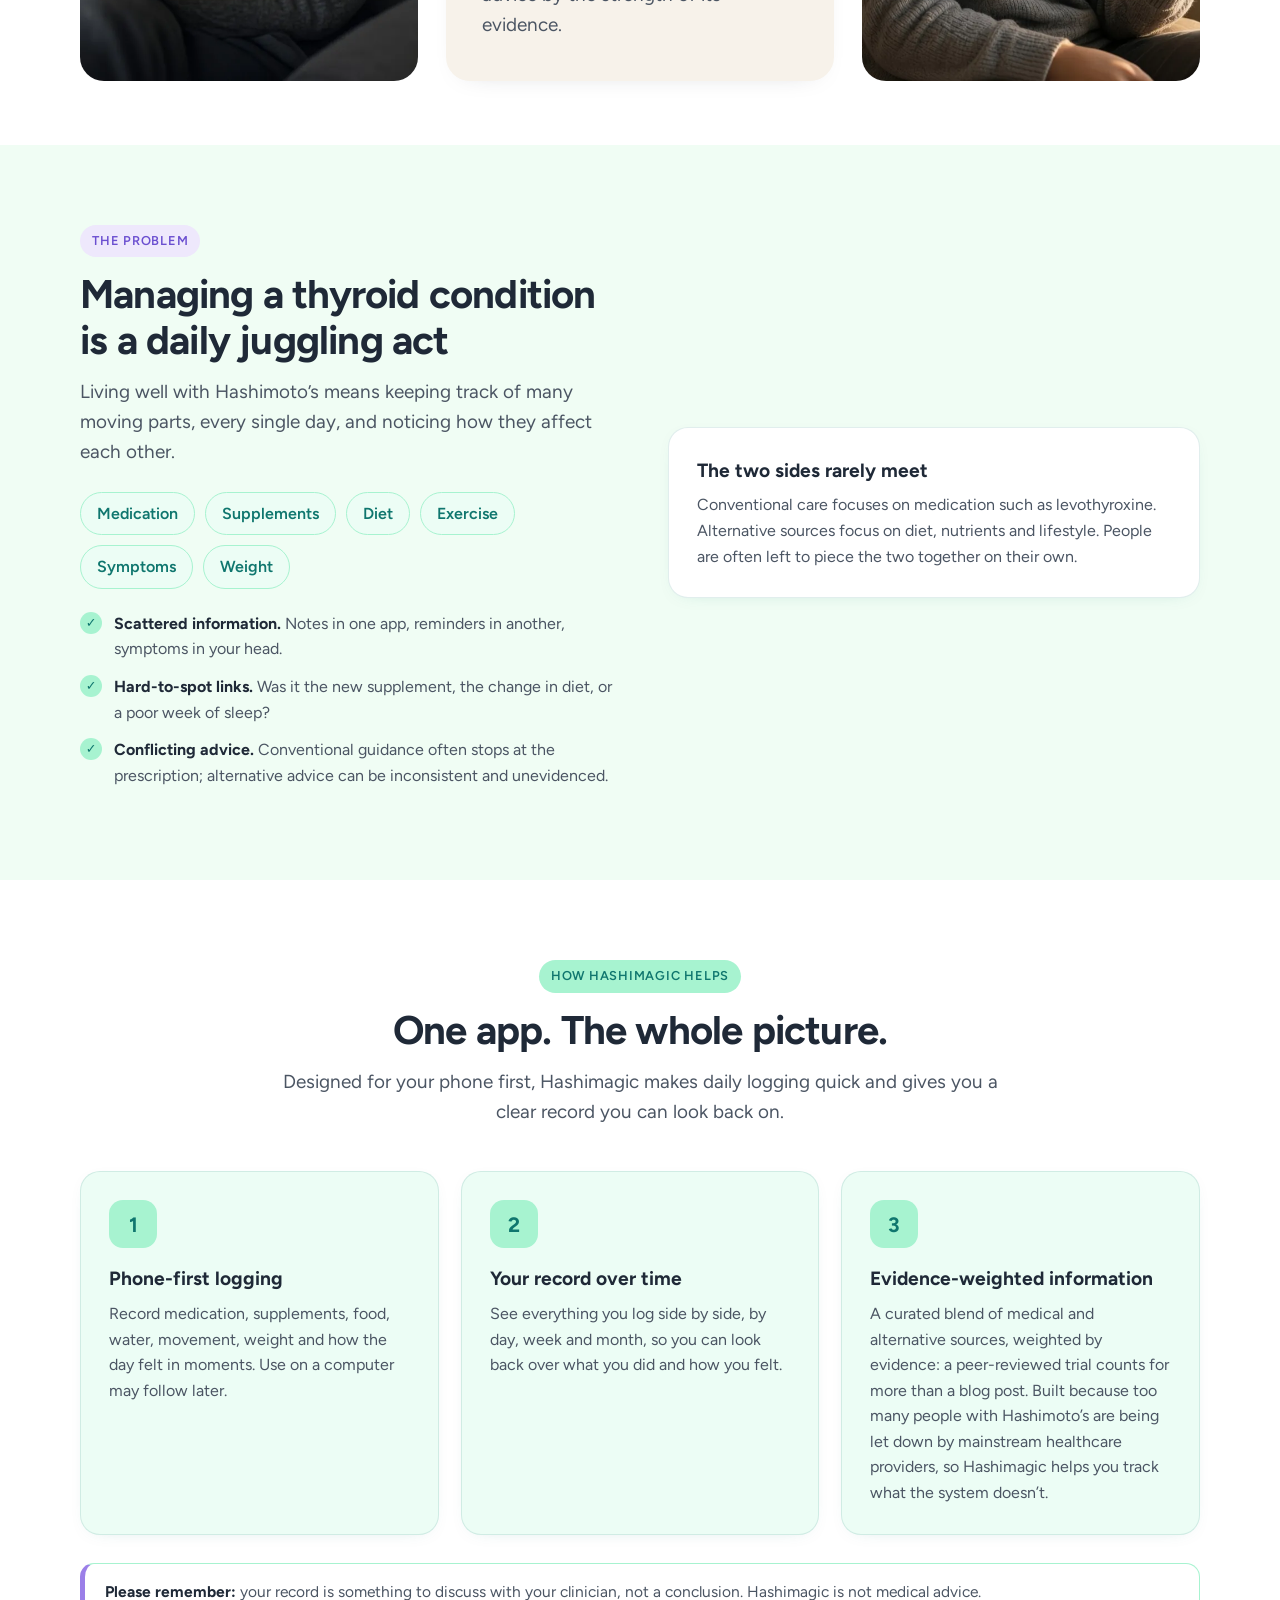
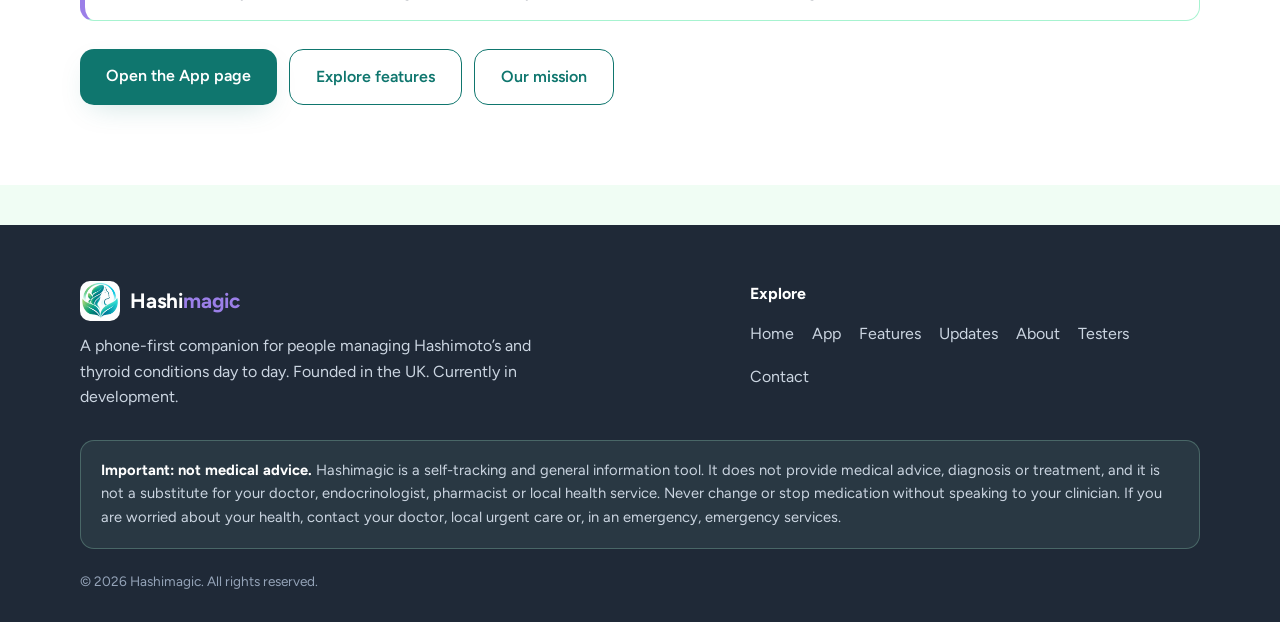
==== commit 323bcf47: "Add hero portrait and Our Mission photo layout Stage the approved hero image beside the Home heading" ====
--- a/index.html
+++ b/index.html
@@ -7,16 +7,44 @@
 <button class="menu-btn" aria-label="Menu" onclick="document.querySelector('.links').classList.toggle('open')">Menu</button>
 <ul class="links"><li><a href="index.html" class=on>Home</a></li><li><a href="app.html">App</a></li><li><a href="features.html">Features</a></li><li><a href="updates.html">Updates</a></li><li><a href="about.html">About</a></li><li><a href="become-a-tester.html">Testers</a></li><li><a href="contact.html">Contact</a></li></ul></div></header>
 <main>
-<section class="hero"><div class="wrap"><div style="max-width:40em">
+<section class="hero"><div class="wrap hero-grid">
+<div class="hero-copy">
 <span class="pill">In development &middot; launch coming</span>
 <h1>Understand your thyroid health. <em>Your way.</em></h1>
 <p class="lead">Hashimagic is a phone-first app that helps people living with Hashimoto&rsquo;s and other thyroid conditions keep a clear record of their everyday lives, bringing medication, supplements, diet, exercise, symptoms and weight together in one calm place.</p>
 <div class="cta"><a class="btn" href="app.html">See the app</a><a class="btn ghost" href="become-a-tester.html">Become a tester</a></div>
+</div>
+<div class="hero-visual">
+<picture>
+<source type="image/webp" srcset="img/hashimagic-hero.webp">
+<img src="img/hashimagic-hero.jpg" width="1080" height="1632" alt="A woman smiling while using the Hashimagic app on her phone" loading="eager" decoding="async">
+</picture>
+</div>
+<div class="hero-note">
 <div class="disclaimer"><strong>Not medical advice.</strong> Hashimagic is a self-tracking and information tool. It does not diagnose or treat any condition and is not a substitute for your doctor, specialist or pharmacist.</div>
-</div></div></section>
-<section class="alt"><div class="wrap center"><span class="pill">Our mission</span>
+</div>
+</div></section>
+<section class="alt mission"><div class="wrap">
+<div class="mission-grid">
+<figure class="mission-photo">
+<picture>
+<source type="image/webp" srcset="img/mission-left-tired.webp">
+<img src="img/mission-left-tired.jpg" width="768" height="1024" alt="Woman looking tired while holding a mug, representing the daily struggle of a thyroid condition" loading="lazy" decoding="async">
+</picture>
+</figure>
+<div class="mission-panel">
+<span class="pill">Our mission</span>
 <h2>Bridging the gap between &ldquo;take your tablet&rdquo; and &ldquo;try everything&rdquo;</h2>
-<p class="lead">We want to give people with Hashimoto&rsquo;s or thyroid conditions a clearer, more complete picture of their own health: one that respects conventional medicine, takes lifestyle seriously, and weighs every piece of advice by the strength of its evidence.</p></div></section>
+<p class="lead">We want to give people with Hashimoto&rsquo;s or thyroid conditions a clearer, more complete picture of their own health: one that respects conventional medicine, takes lifestyle seriously, and weighs every piece of advice by the strength of its evidence.</p>
+</div>
+<figure class="mission-photo">
+<picture>
+<source type="image/webp" srcset="img/mission-right-bright.webp">
+<img src="img/mission-right-bright.jpg" width="768" height="1024" alt="Woman smiling in warm light while using her phone, representing clearer everyday thyroid tracking" loading="lazy" decoding="async">
+</picture>
+</figure>
+</div>
+</div></section>
 <section><div class="wrap grid2"><div><span class="pill ins">The problem</span>
 <h2>Managing a thyroid condition is a daily juggling act</h2>
 <p class="lead">Living well with Hashimoto&rsquo;s means keeping track of many moving parts, every single day, and noticing how they affect each other.</p><div class="chips"><span class="chip">Medication</span><span class="chip">Supplements</span><span class="chip">Diet</span><span class="chip">Exercise</span><span class="chip">Symptoms</span><span class="chip">Weight</span></div>
--- a/styles.css
+++ b/styles.css
@@ -34,6 +34,20 @@
 .phone img{border-radius:26px}
 .phones .phone:nth-child(2){margin-top:60px}
 @media(max-width:900px){.hero-grid{grid-template-columns:1fr}.phone{width:46%;max-width:230px}}
+.hero-copy{max-width:40em}
+.hero-visual{margin:0;justify-self:center;width:100%;max-width:420px}
+.hero-visual picture,.hero-visual img{display:block;width:100%;height:auto;border-radius:28px;box-shadow:0 28px 60px -28px rgba(15,118,110,.45)}
+.hero-note{grid-column:1 / -1;max-width:40em}
+@media(max-width:900px){
+.hero-note{max-width:none}
+}
+@media(max-width:900px){
+.hero{padding:48px 0 40px}
+.hero-grid{gap:28px}
+.hero-visual{max-width:300px;margin:12px auto 0;justify-self:center}
+.hero-visual img{border-radius:22px}
+}
+
 section{padding:80px 0}
 .alt{background:var(--white)}
 .center{text-align:center}.center .lead{margin:0 auto}
@@ -119,3 +133,18 @@
 .privacy-note{background:var(--white);border:1px solid var(--mint);border-radius:14px;padding:14px 16px;margin:8px 0 16px;color:var(--muted);font-size:.98rem}
 .mailto-note{margin:0 0 18px;color:var(--muted);font-size:.98rem}
 .tester-form .btn{border:none;cursor:pointer;font:inherit}
+.mission{padding:64px 0}
+.mission-grid{display:grid;grid-template-columns:1fr 1.15fr 1fr;gap:28px;align-items:stretch}
+.mission-photo{margin:0;border-radius:24px;overflow:hidden;height:100%;min-height:0}
+.mission-photo picture,.mission-photo img{display:block;width:100%;height:100%;object-fit:cover}
+.mission-panel{background:#F7F2EA;border-radius:24px;padding:40px 36px;display:flex;flex-direction:column;justify-content:center;box-shadow:0 8px 28px -22px rgba(31,41,55,.35)}
+.mission-panel h2{margin-top:16px}
+.mission-panel .lead{max-width:none;color:var(--muted)}
+@media(max-width:900px){
+.mission{padding:48px 0}
+.mission-grid{grid-template-columns:1fr 1fr;gap:14px}
+.mission-panel{grid-column:1 / -1;order:3;padding:28px 22px;border-radius:20px}
+.mission-photo{border-radius:18px;aspect-ratio:3/4;max-height:280px}
+.mission-photo:nth-of-type(1){order:1}
+.mission-photo:nth-of-type(2){order:2}
+}
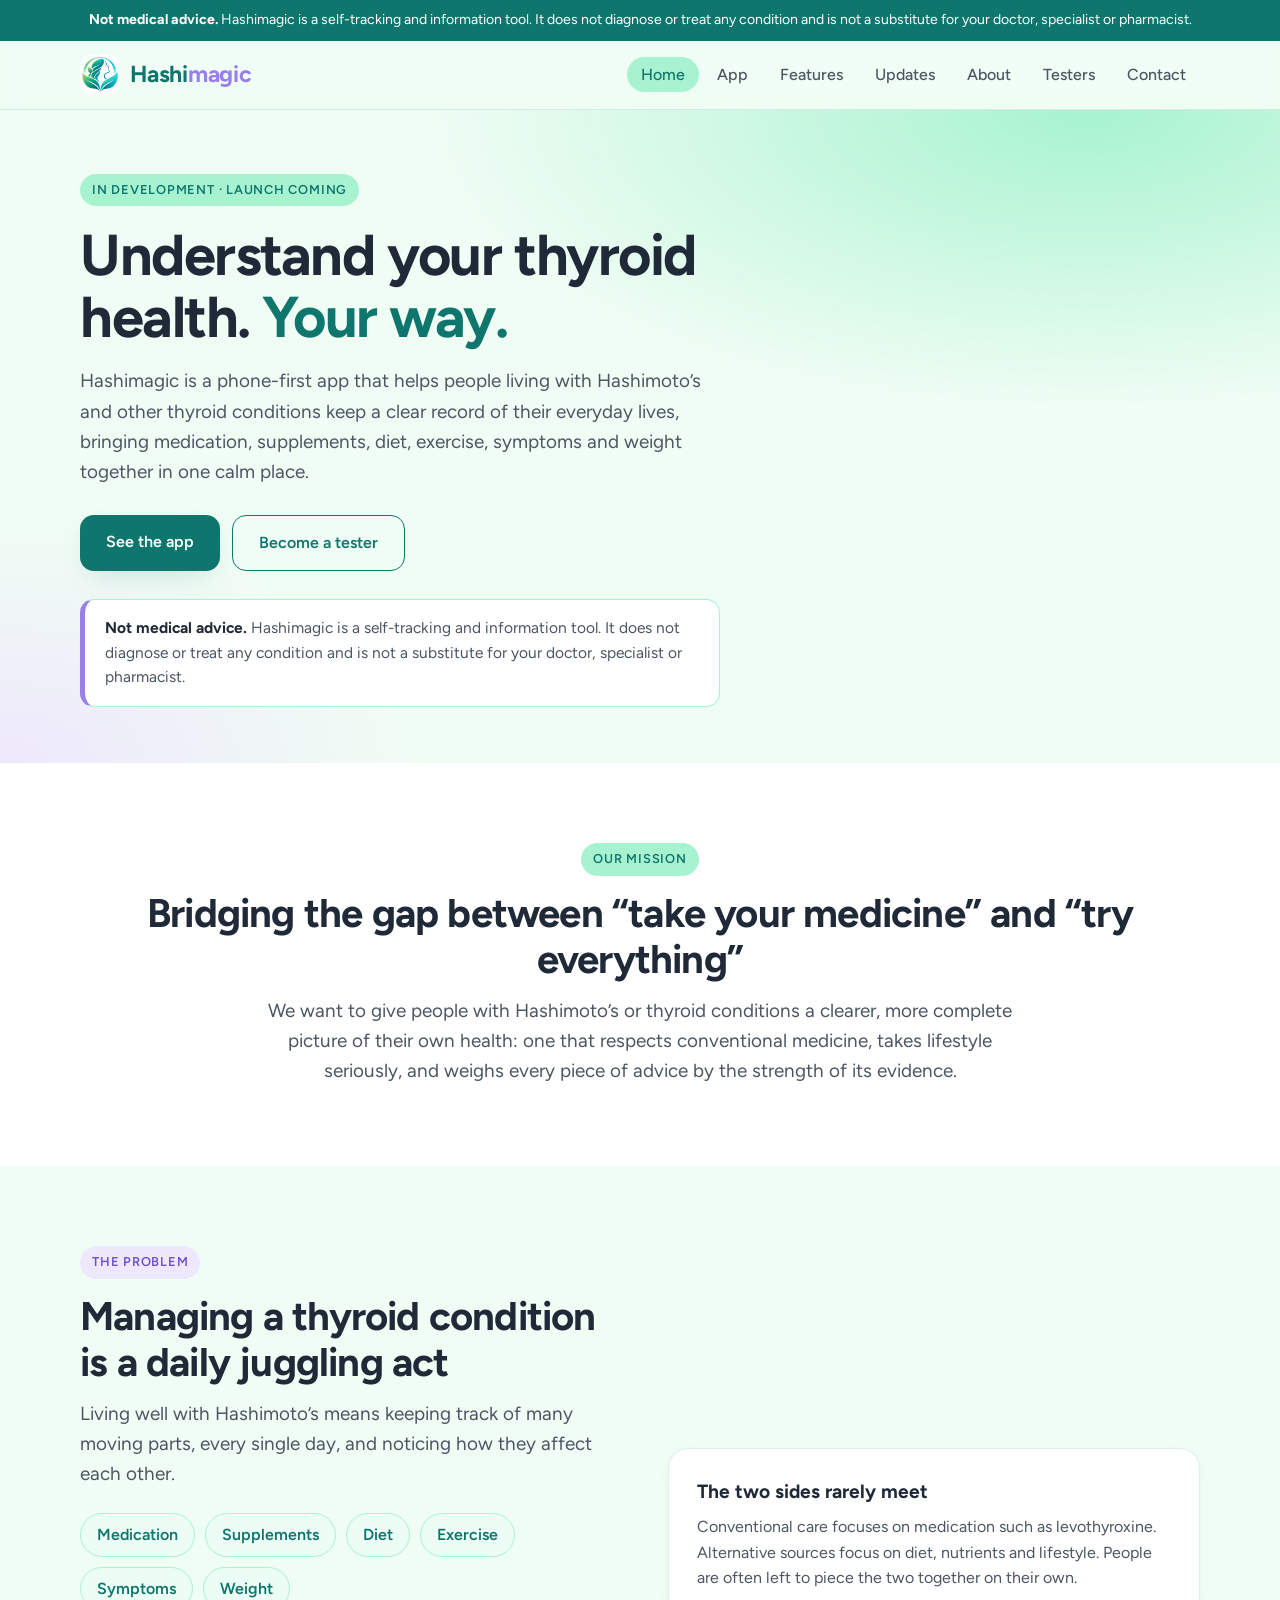
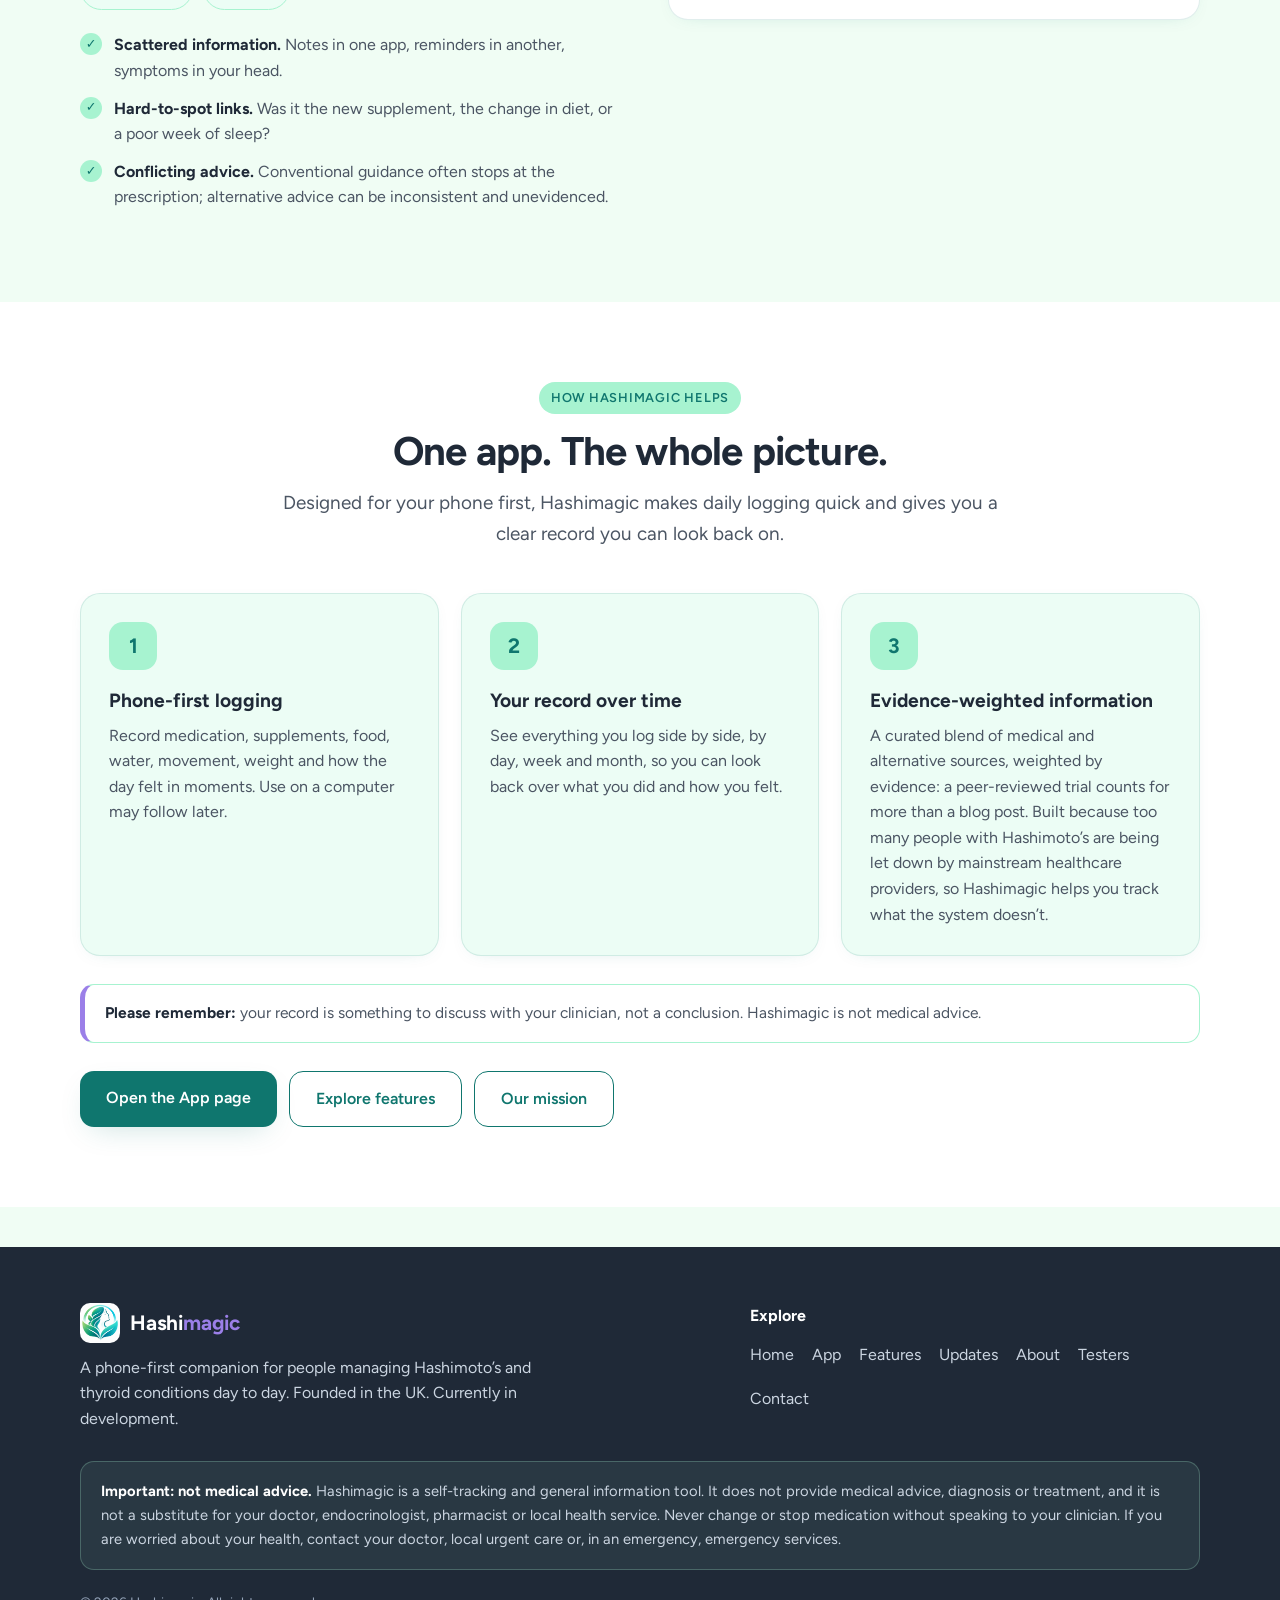
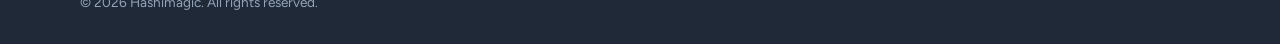
==== commit e0be2b7e: "Neutralise remaining UK-specific Features and Home wording Replace the Features mention of NHS and N" ====
--- a/index.html
+++ b/index.html
@@ -7,44 +7,16 @@
 <button class="menu-btn" aria-label="Menu" onclick="document.querySelector('.links').classList.toggle('open')">Menu</button>
 <ul class="links"><li><a href="index.html" class=on>Home</a></li><li><a href="app.html">App</a></li><li><a href="features.html">Features</a></li><li><a href="updates.html">Updates</a></li><li><a href="about.html">About</a></li><li><a href="become-a-tester.html">Testers</a></li><li><a href="contact.html">Contact</a></li></ul></div></header>
 <main>
-<section class="hero"><div class="wrap hero-grid">
-<div class="hero-copy">
+<section class="hero"><div class="wrap"><div style="max-width:40em">
 <span class="pill">In development &middot; launch coming</span>
 <h1>Understand your thyroid health. <em>Your way.</em></h1>
 <p class="lead">Hashimagic is a phone-first app that helps people living with Hashimoto&rsquo;s and other thyroid conditions keep a clear record of their everyday lives, bringing medication, supplements, diet, exercise, symptoms and weight together in one calm place.</p>
 <div class="cta"><a class="btn" href="app.html">See the app</a><a class="btn ghost" href="become-a-tester.html">Become a tester</a></div>
-</div>
-<div class="hero-visual">
-<picture>
-<source type="image/webp" srcset="img/hashimagic-hero.webp">
-<img src="img/hashimagic-hero.jpg" width="1080" height="1632" alt="A woman smiling while using the Hashimagic app on her phone" loading="eager" decoding="async">
-</picture>
-</div>
-<div class="hero-note">
 <div class="disclaimer"><strong>Not medical advice.</strong> Hashimagic is a self-tracking and information tool. It does not diagnose or treat any condition and is not a substitute for your doctor, specialist or pharmacist.</div>
-</div>
-</div></section>
-<section class="alt mission"><div class="wrap">
-<div class="mission-grid">
-<figure class="mission-photo">
-<picture>
-<source type="image/webp" srcset="img/mission-left-tired.webp">
-<img src="img/mission-left-tired.jpg" width="768" height="1024" alt="Woman looking tired while holding a mug, representing the daily struggle of a thyroid condition" loading="lazy" decoding="async">
-</picture>
-</figure>
-<div class="mission-panel">
-<span class="pill">Our mission</span>
-<h2>Bridging the gap between &ldquo;take your tablet&rdquo; and &ldquo;try everything&rdquo;</h2>
-<p class="lead">We want to give people with Hashimoto&rsquo;s or thyroid conditions a clearer, more complete picture of their own health: one that respects conventional medicine, takes lifestyle seriously, and weighs every piece of advice by the strength of its evidence.</p>
-</div>
-<figure class="mission-photo">
-<picture>
-<source type="image/webp" srcset="img/mission-right-bright.webp">
-<img src="img/mission-right-bright.jpg" width="768" height="1024" alt="Woman smiling in warm light while using her phone, representing clearer everyday thyroid tracking" loading="lazy" decoding="async">
-</picture>
-</figure>
-</div>
-</div></section>
+</div></div></section>
+<section class="alt"><div class="wrap center"><span class="pill">Our mission</span>
+<h2>Bridging the gap between &ldquo;take your medicine&rdquo; and &ldquo;try everything&rdquo;</h2>
+<p class="lead">We want to give people with Hashimoto&rsquo;s or thyroid conditions a clearer, more complete picture of their own health: one that respects conventional medicine, takes lifestyle seriously, and weighs every piece of advice by the strength of its evidence.</p></div></section>
 <section><div class="wrap grid2"><div><span class="pill ins">The problem</span>
 <h2>Managing a thyroid condition is a daily juggling act</h2>
 <p class="lead">Living well with Hashimoto&rsquo;s means keeping track of many moving parts, every single day, and noticing how they affect each other.</p><div class="chips"><span class="chip">Medication</span><span class="chip">Supplements</span><span class="chip">Diet</span><span class="chip">Exercise</span><span class="chip">Symptoms</span><span class="chip">Weight</span></div>
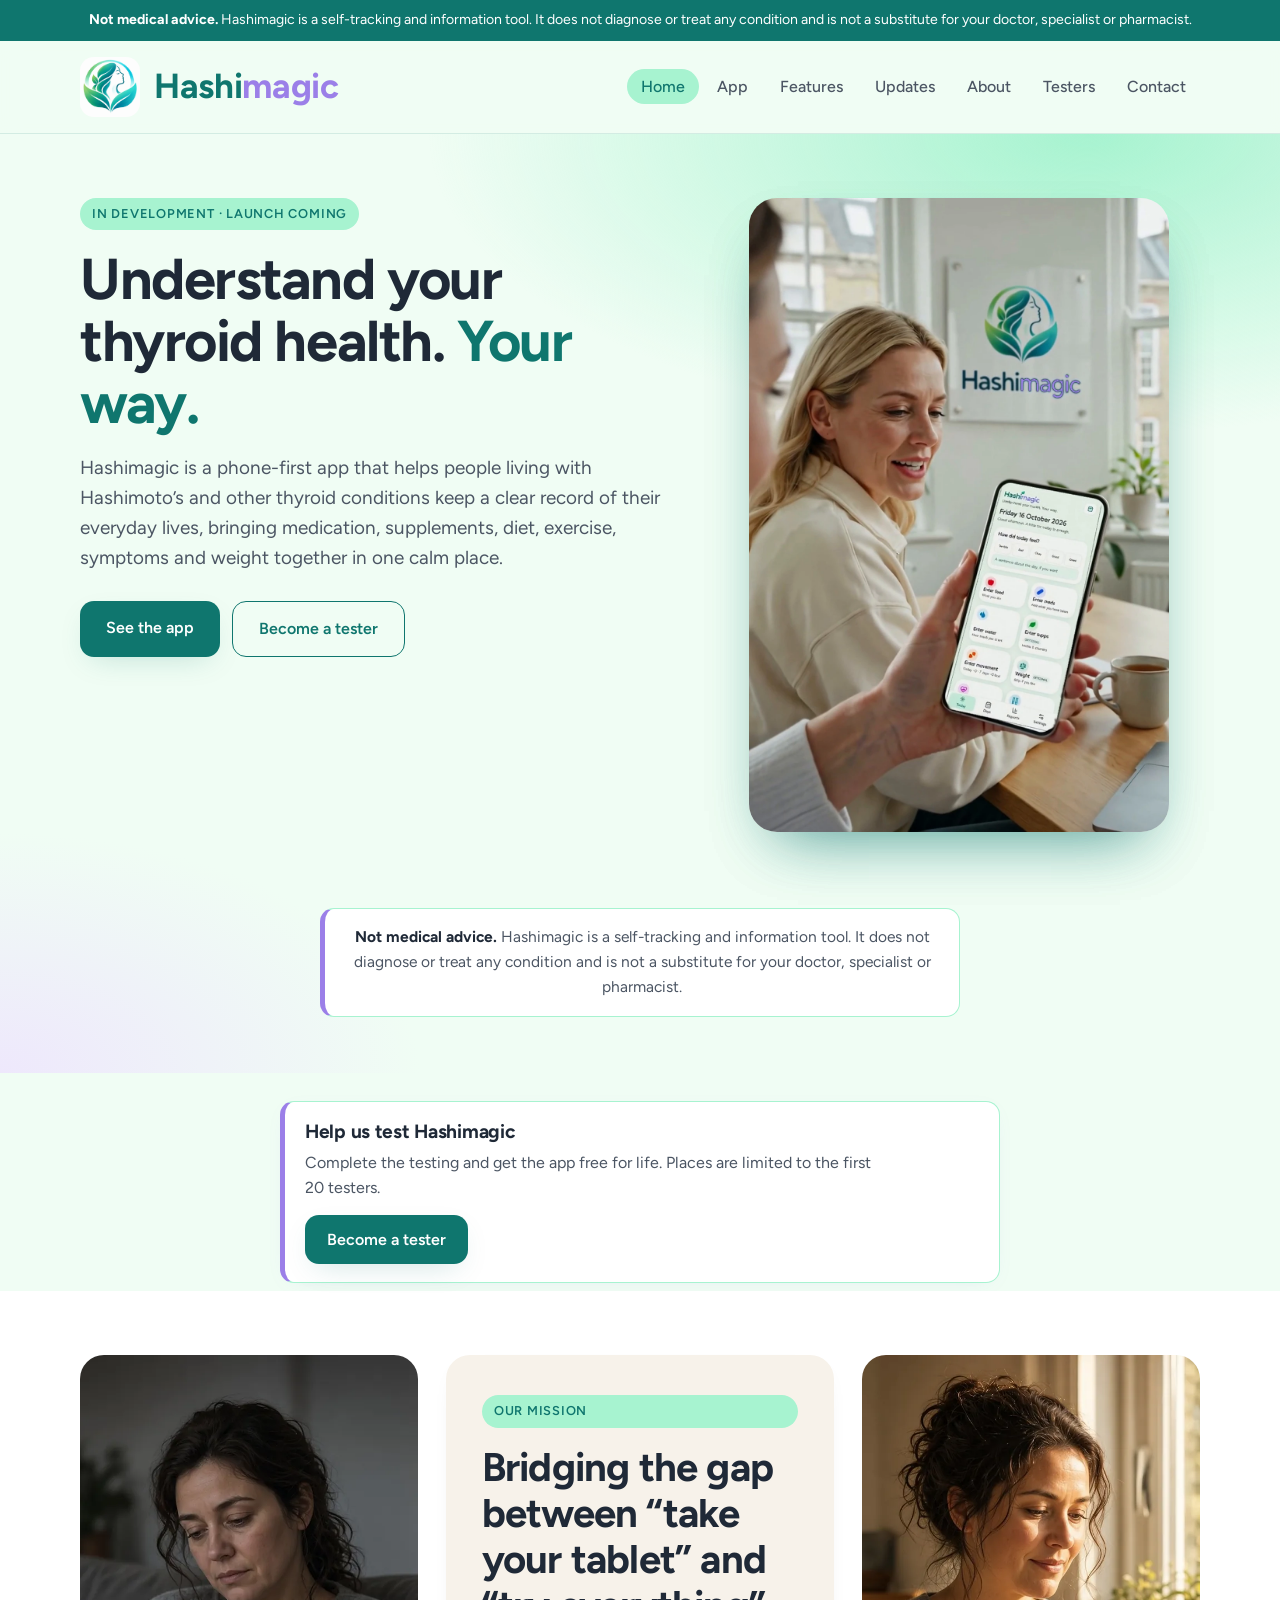
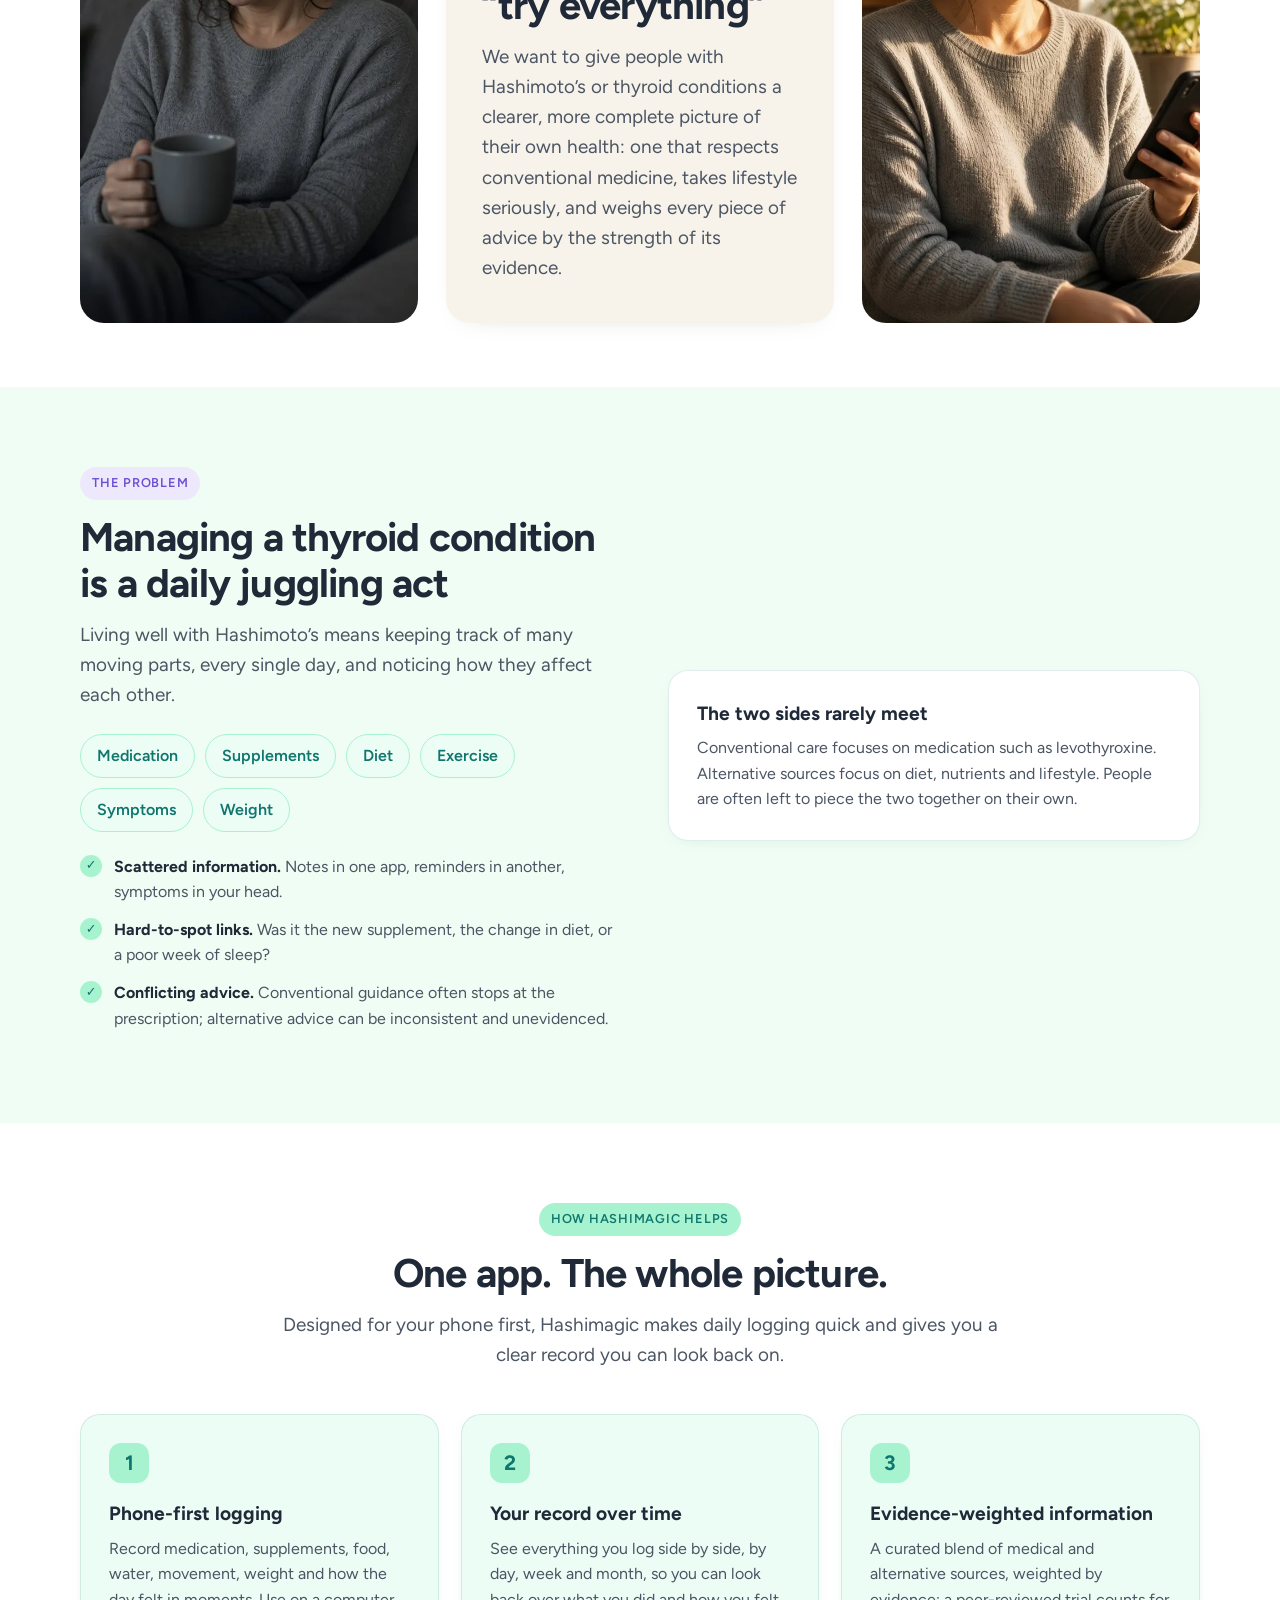
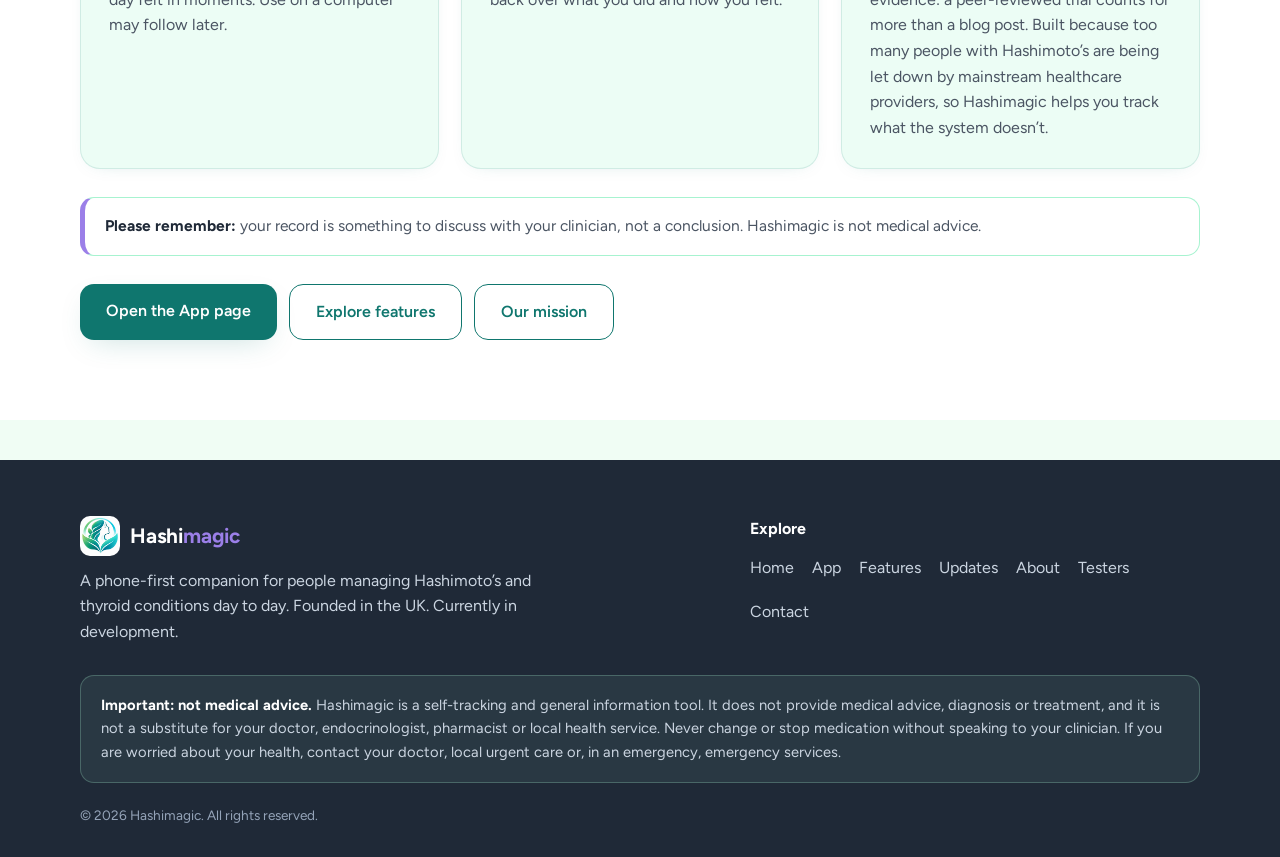
==== commit 653b34f3: "Add compact home tester callout after the hero Point people to become a tester with free for life fo" ====
--- a/index.html
+++ b/index.html
@@ -7,16 +7,51 @@
 <button class="menu-btn" aria-label="Menu" onclick="document.querySelector('.links').classList.toggle('open')">Menu</button>
 <ul class="links"><li><a href="index.html" class=on>Home</a></li><li><a href="app.html">App</a></li><li><a href="features.html">Features</a></li><li><a href="updates.html">Updates</a></li><li><a href="about.html">About</a></li><li><a href="become-a-tester.html">Testers</a></li><li><a href="contact.html">Contact</a></li></ul></div></header>
 <main>
-<section class="hero"><div class="wrap"><div style="max-width:40em">
+<section class="hero"><div class="wrap hero-grid">
+<div class="hero-copy">
 <span class="pill">In development &middot; launch coming</span>
 <h1>Understand your thyroid health. <em>Your way.</em></h1>
 <p class="lead">Hashimagic is a phone-first app that helps people living with Hashimoto&rsquo;s and other thyroid conditions keep a clear record of their everyday lives, bringing medication, supplements, diet, exercise, symptoms and weight together in one calm place.</p>
 <div class="cta"><a class="btn" href="app.html">See the app</a><a class="btn ghost" href="become-a-tester.html">Become a tester</a></div>
+</div>
+<div class="hero-visual">
+<picture>
+<source type="image/webp" srcset="img/hashimagic-hero.webp">
+<img src="img/hashimagic-hero.jpg" width="1080" height="1632" alt="A woman smiling while using the Hashimagic app on her phone" loading="eager" decoding="async">
+</picture>
+</div>
+<div class="hero-note">
 <div class="disclaimer"><strong>Not medical advice.</strong> Hashimagic is a self-tracking and information tool. It does not diagnose or treat any condition and is not a substitute for your doctor, specialist or pharmacist.</div>
-</div></div></section>
-<section class="alt"><div class="wrap center"><span class="pill">Our mission</span>
-<h2>Bridging the gap between &ldquo;take your medicine&rdquo; and &ldquo;try everything&rdquo;</h2>
-<p class="lead">We want to give people with Hashimoto&rsquo;s or thyroid conditions a clearer, more complete picture of their own health: one that respects conventional medicine, takes lifestyle seriously, and weighs every piece of advice by the strength of its evidence.</p></div></section>
+</div>
+</div></section>
+<section class="home-tester"><div class="wrap">
+<div class="tester-benefit home-tester-card">
+<h2 class="tester-benefit-title">Help us test Hashimagic</h2>
+<p class="tester-benefit-text">Complete the testing and get the app free for life. Places are limited to the first 20 testers.</p>
+<p class="home-tester-cta"><a class="btn" href="become-a-tester.html">Become a tester</a></p>
+</div>
+</div></section>
+<section class="alt mission"><div class="wrap">
+<div class="mission-grid">
+<figure class="mission-photo">
+<picture>
+<source type="image/webp" srcset="img/mission-left-tired.webp">
+<img src="img/mission-left-tired.jpg" width="768" height="1024" alt="Woman looking tired while holding a mug, representing the daily struggle of a thyroid condition" loading="lazy" decoding="async">
+</picture>
+</figure>
+<div class="mission-panel">
+<span class="pill">Our mission</span>
+<h2>Bridging the gap between &ldquo;take your tablet&rdquo; and &ldquo;try everything&rdquo;</h2>
+<p class="lead">We want to give people with Hashimoto&rsquo;s or thyroid conditions a clearer, more complete picture of their own health: one that respects conventional medicine, takes lifestyle seriously, and weighs every piece of advice by the strength of its evidence.</p>
+</div>
+<figure class="mission-photo">
+<picture>
+<source type="image/webp" srcset="img/mission-right-bright.webp">
+<img src="img/mission-right-bright.jpg" width="768" height="1024" alt="Woman smiling in warm light while using her phone, representing clearer everyday thyroid tracking" loading="lazy" decoding="async">
+</picture>
+</figure>
+</div>
+</div></section>
 <section><div class="wrap grid2"><div><span class="pill ins">The problem</span>
 <h2>Managing a thyroid condition is a daily juggling act</h2>
 <p class="lead">Living well with Hashimoto&rsquo;s means keeping track of many moving parts, every single day, and noticing how they affect each other.</p><div class="chips"><span class="chip">Medication</span><span class="chip">Supplements</span><span class="chip">Diet</span><span class="chip">Exercise</span><span class="chip">Symptoms</span><span class="chip">Weight</span></div>
--- a/styles.css
+++ b/styles.css
@@ -6,23 +6,30 @@
 .notice{background:var(--primary);color:#fff;font-size:.88rem;text-align:center;padding:9px 16px}
 .notice strong{font-weight:700}
 header{position:sticky;top:0;z-index:20;background:rgba(240,253,244,.92);backdrop-filter:blur(10px);border-bottom:1px solid rgba(15,118,110,.12)}
-.nav{display:flex;align-items:center;justify-content:space-between;height:68px}
-.brand{display:flex;align-items:center;gap:10px;text-decoration:none;font-weight:700;font-size:1.45rem;letter-spacing:-.01em}
-.brand img{width:40px;height:40px;border-radius:10px}
+.nav{display:flex;align-items:center;justify-content:space-between;height:92px;gap:12px;flex-wrap:nowrap}
+.brand{display:flex;align-items:center;gap:14px;text-decoration:none;font-weight:700;font-size:2.175rem;letter-spacing:-.01em;min-width:0;flex:1 1 auto}
+.brand img{width:60px;height:60px;border-radius:14px;flex-shrink:0}
+.brand .wm{white-space:nowrap;overflow:hidden;text-overflow:ellipsis}
 .wm-h{color:#0F766E}.wm-i{color:#0F766E}.wm-m{color:#9B7FE8}
 .links{display:flex;gap:4px;list-style:none;padding:0}
 .links a{text-decoration:none;color:var(--muted);font-weight:500;padding:8px 14px;border-radius:999px}
 .links a:hover{color:var(--primary);background:var(--surface)}
 .links a.on{color:var(--primary);background:var(--mint)}
-.menu-btn{display:none;background:none;border:1px solid rgba(15,118,110,.25);border-radius:10px;padding:8px 12px;font:inherit;color:var(--primary);font-weight:600}
-@media(max-width:820px){.menu-btn{display:block}.links{display:none;position:absolute;top:68px;left:0;right:0;flex-direction:column;background:var(--bg);padding:10px 20px 18px;border-bottom:1px solid rgba(15,118,110,.12)}.links.open{display:flex}.links a{display:block;padding:12px 14px}}
+.menu-btn{display:none;background:none;border:1px solid rgba(15,118,110,.25);border-radius:10px;padding:8px 12px;font:inherit;color:var(--primary);font-weight:600;flex-shrink:0;white-space:nowrap}
+@media(max-width:820px){.menu-btn{display:block}.links{display:none;position:absolute;top:92px;left:0;right:0;flex-direction:column;background:var(--bg);padding:10px 20px 18px;border-bottom:1px solid rgba(15,118,110,.12)}.links.open{display:flex}.links a{display:block;padding:12px 14px}}
+@media(max-width:400px){
+.wrap{padding-left:14px;padding-right:14px}
+.brand{gap:10px}
+.menu-btn{padding:8px 10px}
+}
+
 .btn{display:inline-block;background:var(--primary);color:#fff;text-decoration:none;font-weight:600;padding:14px 26px;border-radius:14px;box-shadow:var(--shadow)}
 .btn:hover{background:var(--primary-dk)}
 .btn.ghost{background:transparent;color:var(--primary);box-shadow:none;border:1.5px solid var(--primary)}
 .pill{display:inline-block;background:var(--mint);color:var(--primary);font-weight:600;font-size:.8rem;letter-spacing:.06em;text-transform:uppercase;padding:6px 12px;border-radius:999px}
 .pill.ins{background:#EEE8FC;color:#6b4fd0}
 .hero{padding:64px 0 56px;background:radial-gradient(1100px 500px at 85% 0%,var(--mint) 0,transparent 60%),radial-gradient(700px 400px at 0% 100%,#EEE8FC 0,transparent 60%)}
-.hero-grid{display:grid;grid-template-columns:1.1fr .9fr;gap:48px;align-items:center}
+.hero-grid{display:grid;grid-template-columns:1.1fr .9fr;gap:48px;align-items:start}
 h1{font-size:clamp(2.2rem,5vw,3.6rem);line-height:1.08;letter-spacing:-.025em;margin:18px 0}
 h1 em{font-style:normal;color:var(--primary)}
 h2{font-size:clamp(1.7rem,3.4vw,2.5rem);line-height:1.15;letter-spacing:-.02em;margin:14px 0 14px}
@@ -37,7 +44,7 @@
 .hero-copy{max-width:40em}
 .hero-visual{margin:0;justify-self:center;width:100%;max-width:420px}
 .hero-visual picture,.hero-visual img{display:block;width:100%;height:auto;border-radius:28px;box-shadow:0 28px 60px -28px rgba(15,118,110,.45)}
-.hero-note{grid-column:1 / -1;max-width:40em}
+.hero-note{grid-column:1 / -1;max-width:40em;margin-inline:auto;width:100%;text-align:center}.hero-note .disclaimer{text-align:center}
 @media(max-width:900px){
 .hero-note{max-width:none}
 }
@@ -58,7 +65,14 @@
 @media(max-width:900px){.grid3,.grid2{grid-template-columns:1fr}.grid2{gap:32px}}
 .card{background:var(--white);border:1px solid rgba(15,118,110,.12);border-radius:var(--r);padding:28px;box-shadow:0 4px 20px -14px rgba(15,118,110,.35)}
 .alt .card{background:var(--surface)}
-.ico{width:48px;height:48px;border-radius:14px;background:var(--mint);display:grid;place-items:center;margin-bottom:16px;color:var(--primary);font-weight:700;font-size:1.3rem}.ico-svg{width:24px;height:24px;display:block}
+.ico{width:40px;height:40px;border-radius:12px;background:var(--mint);display:grid;place-items:center;margin-bottom:16px;color:var(--primary);font-weight:700;font-size:1.3rem;flex-shrink:0}
+.ico-svg{width:24px;height:24px;display:block}
+.ico-meds{background:rgba(37,99,235,.15);color:#2563eb}
+.ico-supps{background:rgba(22,163,74,.15);color:#16a34a}
+.ico-food{background:rgba(225,29,46,.15);color:#e11d2e}
+.ico-move{background:rgba(234,88,12,.15);color:#ea580c}
+.ico-mood{background:rgba(15,118,110,.15);color:#0f766e}
+.ico-weight{background:rgba(13,148,136,.15);color:#0d9488}
 .card p,.muted{color:var(--muted)}
 .chips{display:flex;flex-wrap:wrap;gap:10px;margin-top:24px}
 .chip{background:var(--surface);border:1px solid var(--mint);border-radius:999px;padding:8px 16px;font-weight:600;color:var(--primary)}
@@ -83,7 +97,7 @@
 .soon{max-width:640px;margin:0 auto;text-align:center;padding:40px 0 20px}
 .soon .card{margin-top:30px;text-align:left}
 footer{background:#1F2937;color:#cbd5e1;padding:56px 0 30px;margin-top:40px}
-footer .brand{font-size:1.3rem}footer .wm-h,footer .wm-i{color:#fff}
+footer .brand{font-size:1.3rem;flex:0 1 auto;gap:10px}footer .brand img{width:40px;height:40px;border-radius:10px}footer .wm-h,footer .wm-i{color:#fff}
 .fgrid{display:grid;grid-template-columns:1.4fr 1fr;gap:40px}
 @media(max-width:820px){.fgrid{grid-template-columns:1fr}}
 .flinks{display:flex;flex-wrap:wrap;gap:18px;list-style:none;padding:0;margin-top:14px}
@@ -119,6 +133,21 @@
 .tl-date{display:block;font-weight:700;color:var(--primary);font-size:.95rem;letter-spacing:.02em;margin-bottom:4px}
 .timeline p{margin:0;color:var(--muted);font-size:1.05rem}
 
+
+/* Tester free for life callout */
+.tester-benefit{max-width:640px;margin:0 auto 22px;background:var(--white);border:1px solid var(--mint);border-left:5px solid var(--insight);border-radius:14px;padding:20px 22px;box-shadow:0 4px 20px -14px rgba(155,127,232,.35)}
+.alt .tester-benefit{background:#F7F4FD}
+.tester-benefit-title{font-size:1.35rem;line-height:1.25;letter-spacing:-.015em;margin:0 0 8px;color:var(--text)}
+.tester-benefit-text{margin:0;color:var(--muted);font-size:1.05rem;max-width:36em}.tester-benefit-text + .tester-benefit-text{margin-top:10px}
+
+/* Home tester callout (compact) */
+.home-tester{padding:28px 0 8px}
+.home-tester-card{max-width:720px;margin:0 auto;padding:18px 20px}
+.home-tester .tester-benefit-title{font-size:1.2rem;margin-bottom:6px}
+.home-tester .tester-benefit-text{font-size:1rem}
+.home-tester-cta{margin:14px 0 0}
+.home-tester-cta .btn{padding:12px 22px}
+@media(max-width:900px){.home-tester{padding:20px 0 0}}
 /* Become a tester form */
 .tester-form{max-width:640px;margin:0 auto;background:var(--white);border:1px solid rgba(15,118,110,.12);border-radius:var(--r);padding:28px;box-shadow:0 4px 20px -14px rgba(15,118,110,.35)}
 .alt .tester-form{background:var(--surface)}
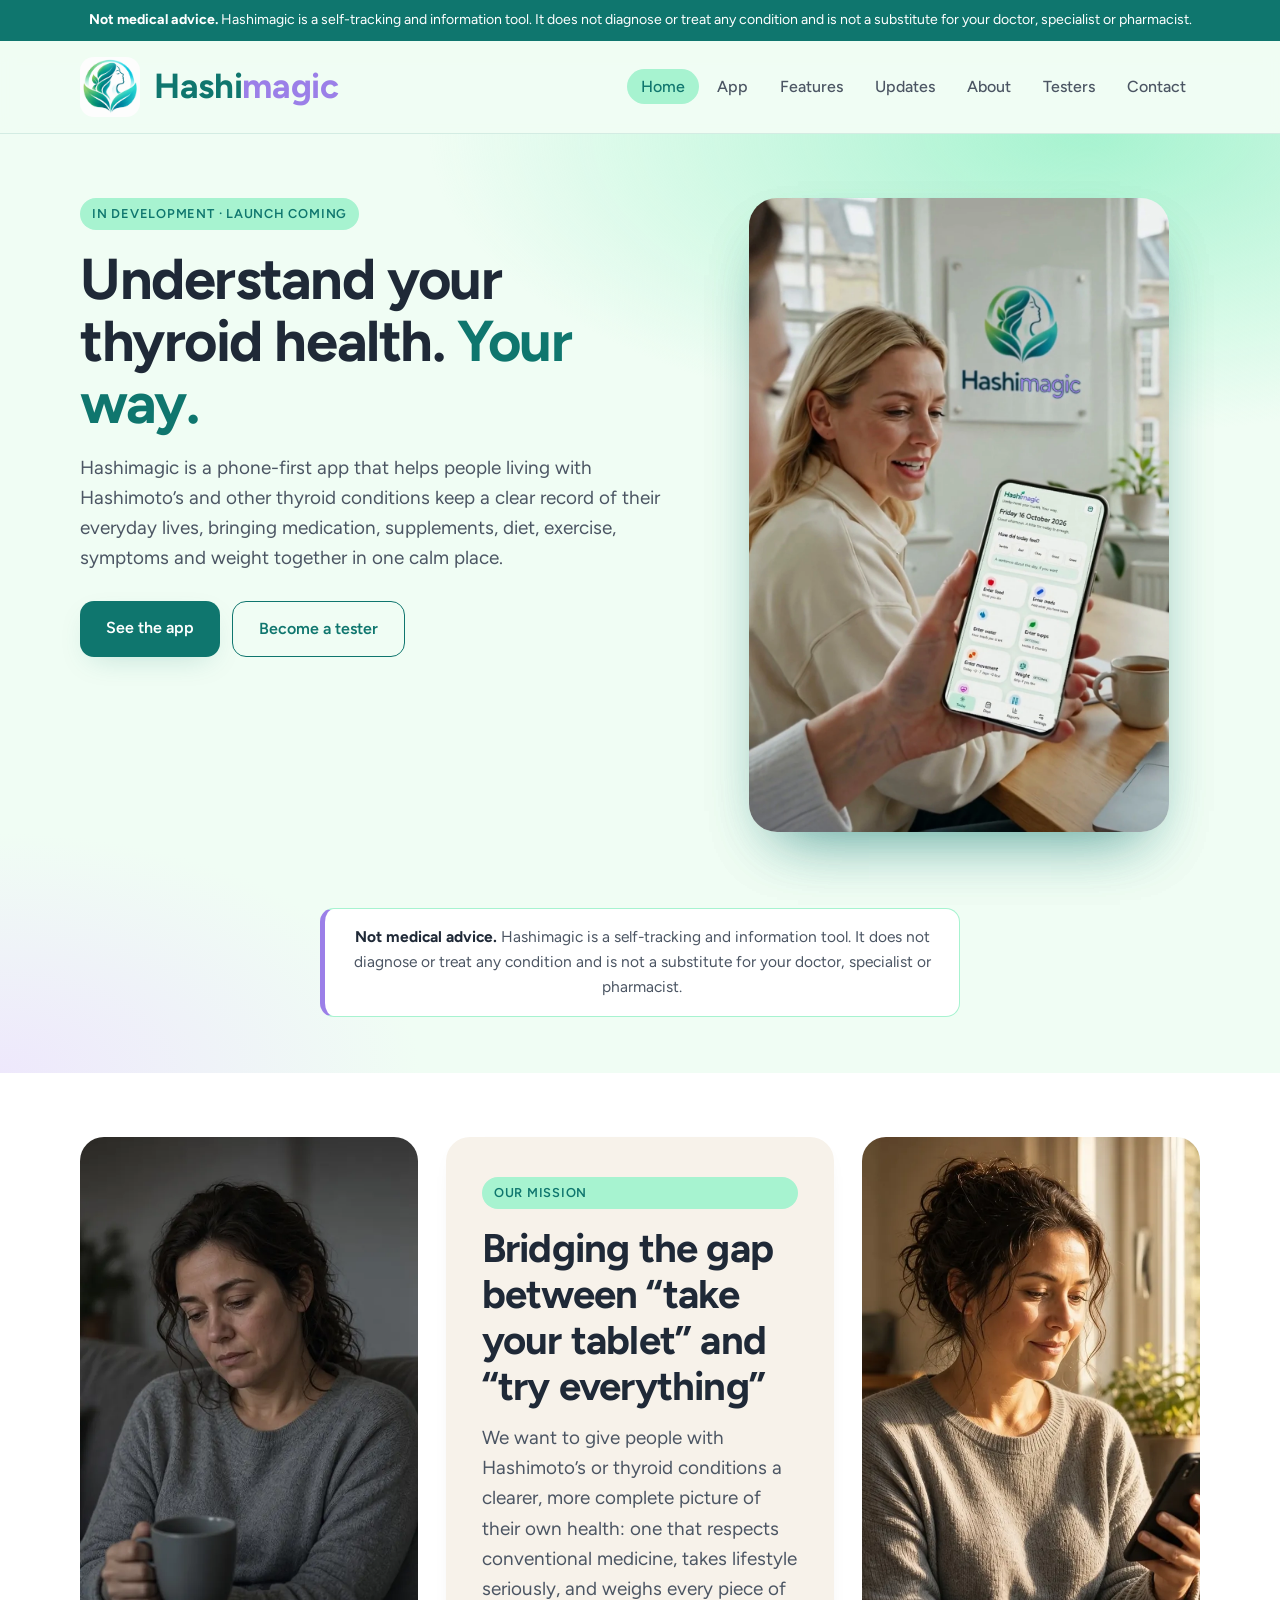
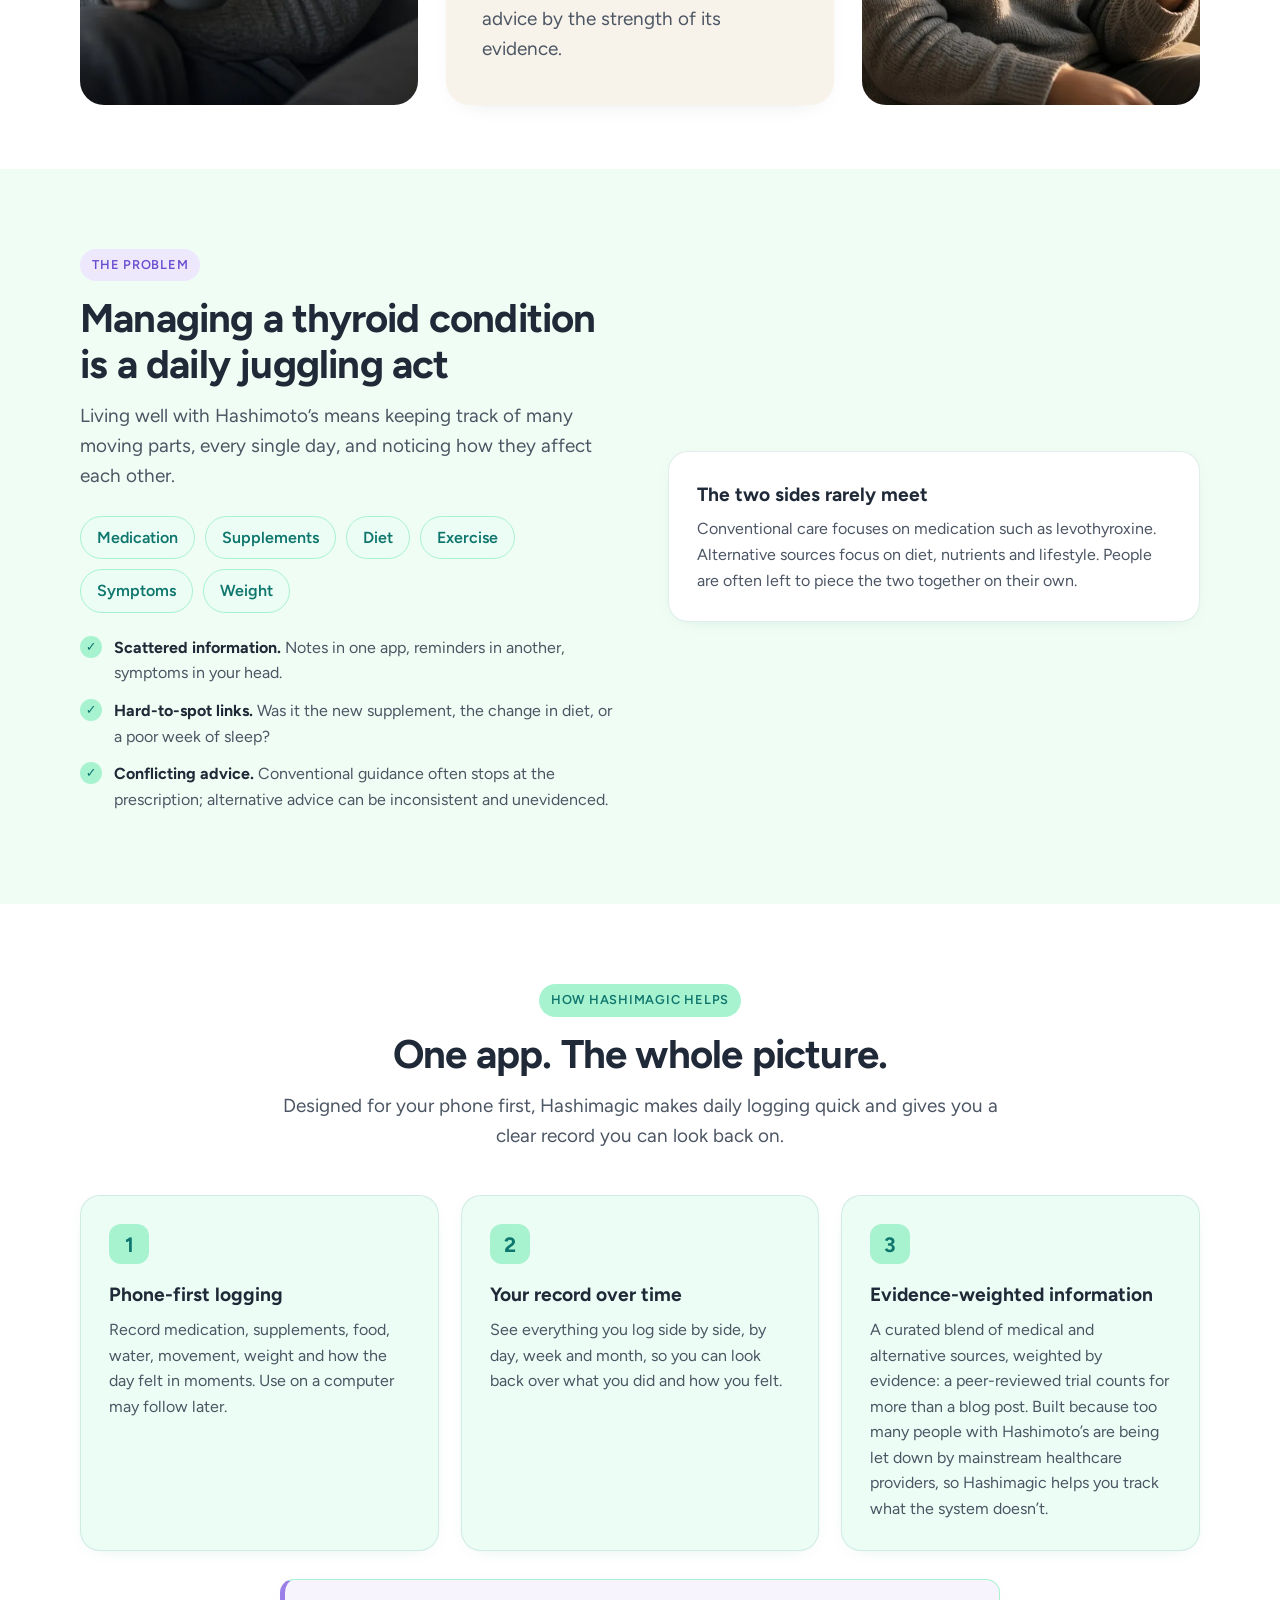
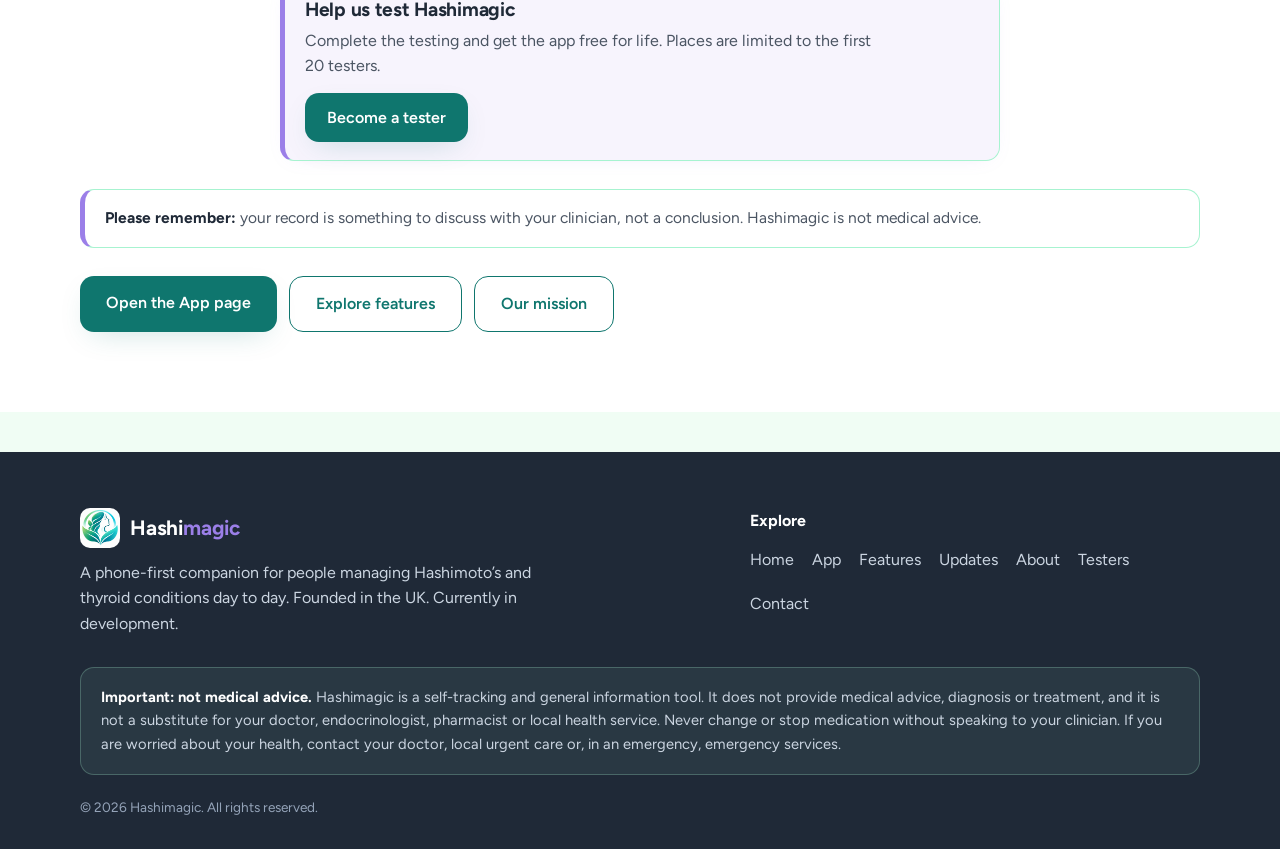
==== commit 7f9eaab6: "Move home tester callout under How Hashimagic helps Place the compact free for life callout after th" ====
--- a/index.html
+++ b/index.html
@@ -22,13 +22,6 @@
 </div>
 <div class="hero-note">
 <div class="disclaimer"><strong>Not medical advice.</strong> Hashimagic is a self-tracking and information tool. It does not diagnose or treat any condition and is not a substitute for your doctor, specialist or pharmacist.</div>
-</div>
-</div></section>
-<section class="home-tester"><div class="wrap">
-<div class="tester-benefit home-tester-card">
-<h2 class="tester-benefit-title">Help us test Hashimagic</h2>
-<p class="tester-benefit-text">Complete the testing and get the app free for life. Places are limited to the first 20 testers.</p>
-<p class="home-tester-cta"><a class="btn" href="become-a-tester.html">Become a tester</a></p>
 </div>
 </div></section>
 <section class="alt mission"><div class="wrap">
@@ -65,6 +58,13 @@
 <div class="card"><div class="ico">1</div><h3>Phone-first logging</h3><p>Record medication, supplements, food, water, movement, weight and how the day felt in moments. Use on a computer may follow later.</p></div>
 <div class="card"><div class="ico">2</div><h3>Your record over time</h3><p>See everything you log side by side, by day, week and month, so you can look back over what you did and how you felt.</p></div>
 <div class="card"><div class="ico">3</div><h3>Evidence-weighted information</h3><p>A curated blend of medical and alternative sources, weighted by evidence: a peer-reviewed trial counts for more than a blog post. Built because too many people with Hashimoto&rsquo;s are being let down by mainstream healthcare providers, so Hashimagic helps you track what the system doesn&rsquo;t.</p></div></div>
+<div class="home-tester">
+<div class="tester-benefit home-tester-card">
+<h2 class="tester-benefit-title">Help us test Hashimagic</h2>
+<p class="tester-benefit-text">Complete the testing and get the app free for life. Places are limited to the first 20 testers.</p>
+<p class="home-tester-cta"><a class="btn" href="become-a-tester.html">Become a tester</a></p>
+</div>
+</div>
 <div class="disclaimer"><strong>Please remember:</strong> your record is something to discuss with your clinician, not a conclusion. Hashimagic is not medical advice.</div>
 <div class="cta center" style="margin-top:28px"><a class="btn" href="app.html">Open the App page</a><a class="btn ghost" href="features.html">Explore features</a><a class="btn ghost" href="about.html">Our mission</a></div>
 </div></section>
--- a/styles.css
+++ b/styles.css
@@ -140,14 +140,13 @@
 .tester-benefit-title{font-size:1.35rem;line-height:1.25;letter-spacing:-.015em;margin:0 0 8px;color:var(--text)}
 .tester-benefit-text{margin:0;color:var(--muted);font-size:1.05rem;max-width:36em}.tester-benefit-text + .tester-benefit-text{margin-top:10px}
 
-/* Home tester callout (compact) */
-.home-tester{padding:28px 0 8px}
+/* Home tester callout (compact, under How Hashimagic helps boxes) */
+.home-tester{margin-top:28px}
 .home-tester-card{max-width:720px;margin:0 auto;padding:18px 20px}
 .home-tester .tester-benefit-title{font-size:1.2rem;margin-bottom:6px}
 .home-tester .tester-benefit-text{font-size:1rem}
 .home-tester-cta{margin:14px 0 0}
 .home-tester-cta .btn{padding:12px 22px}
-@media(max-width:900px){.home-tester{padding:20px 0 0}}
 /* Become a tester form */
 .tester-form{max-width:640px;margin:0 auto;background:var(--white);border:1px solid rgba(15,118,110,.12);border-radius:var(--r);padding:28px;box-shadow:0 4px 20px -14px rgba(15,118,110,.35)}
 .alt .tester-form{background:var(--surface)}
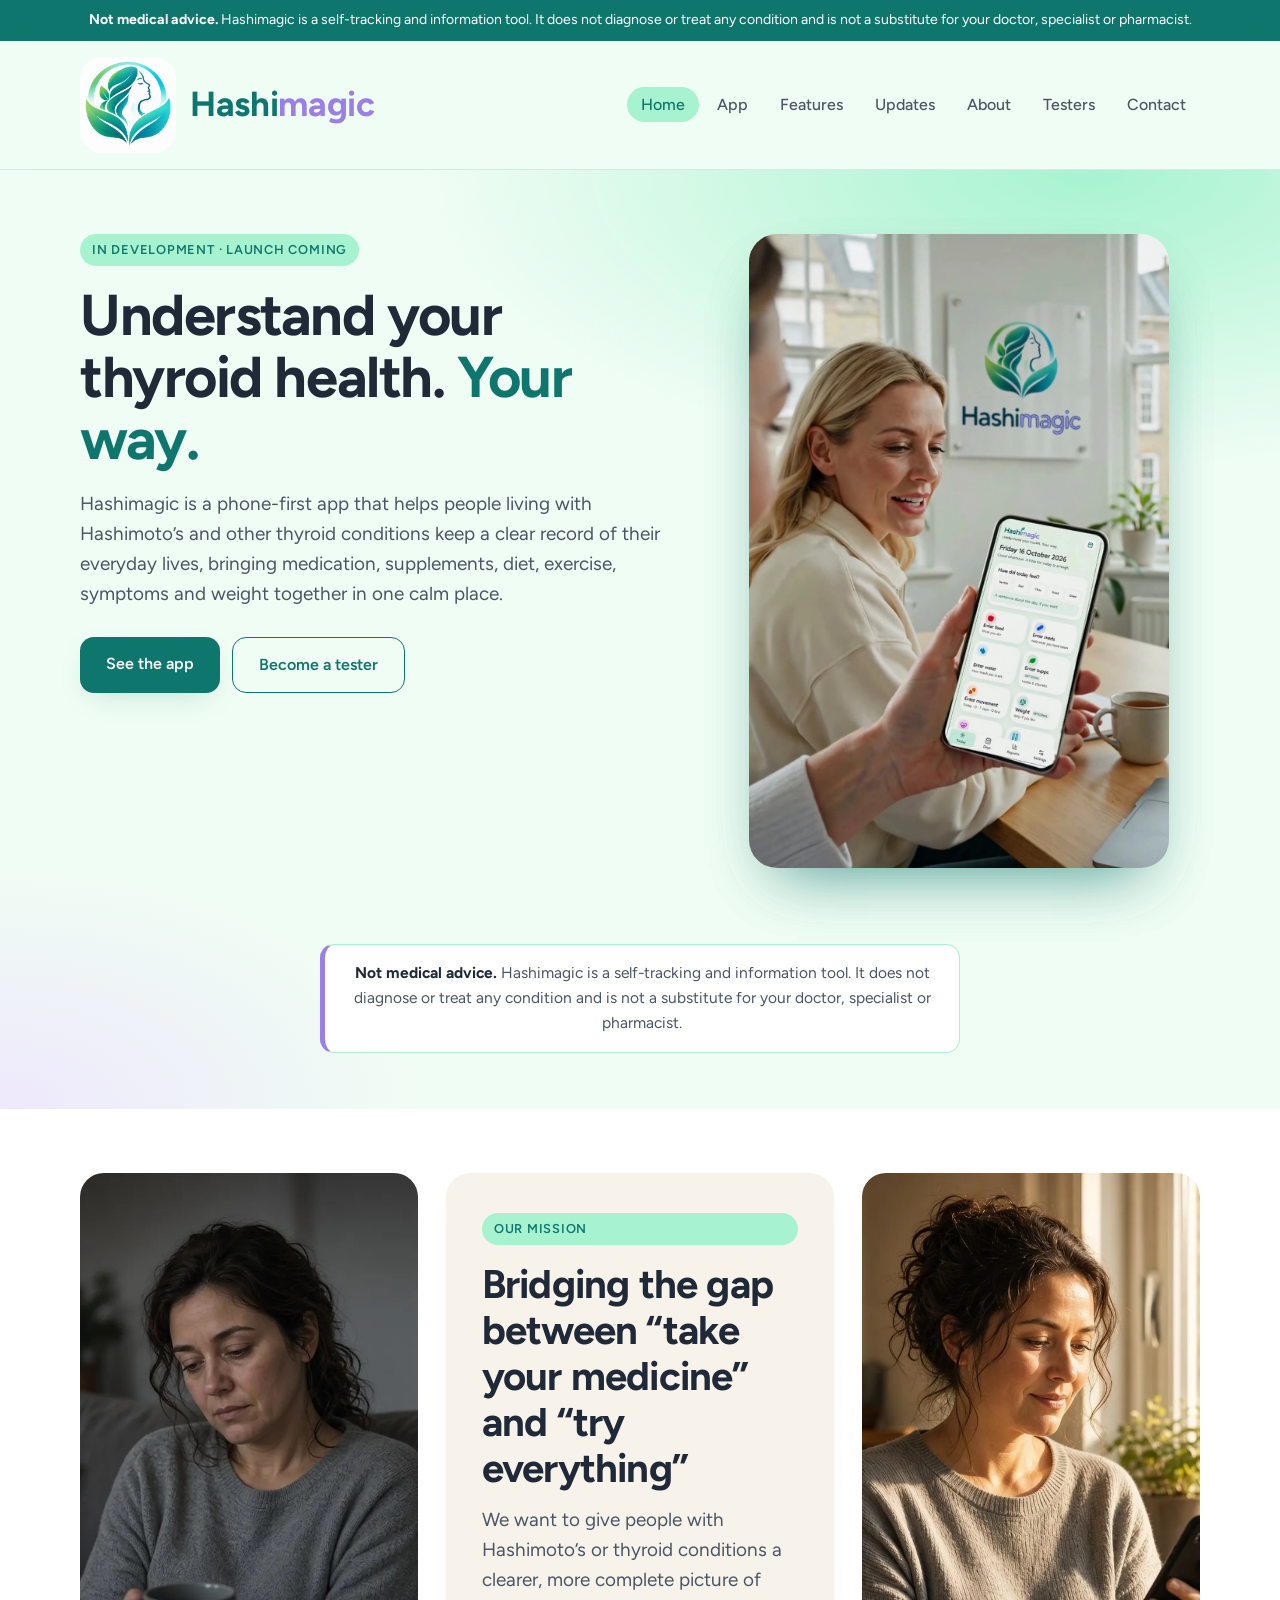
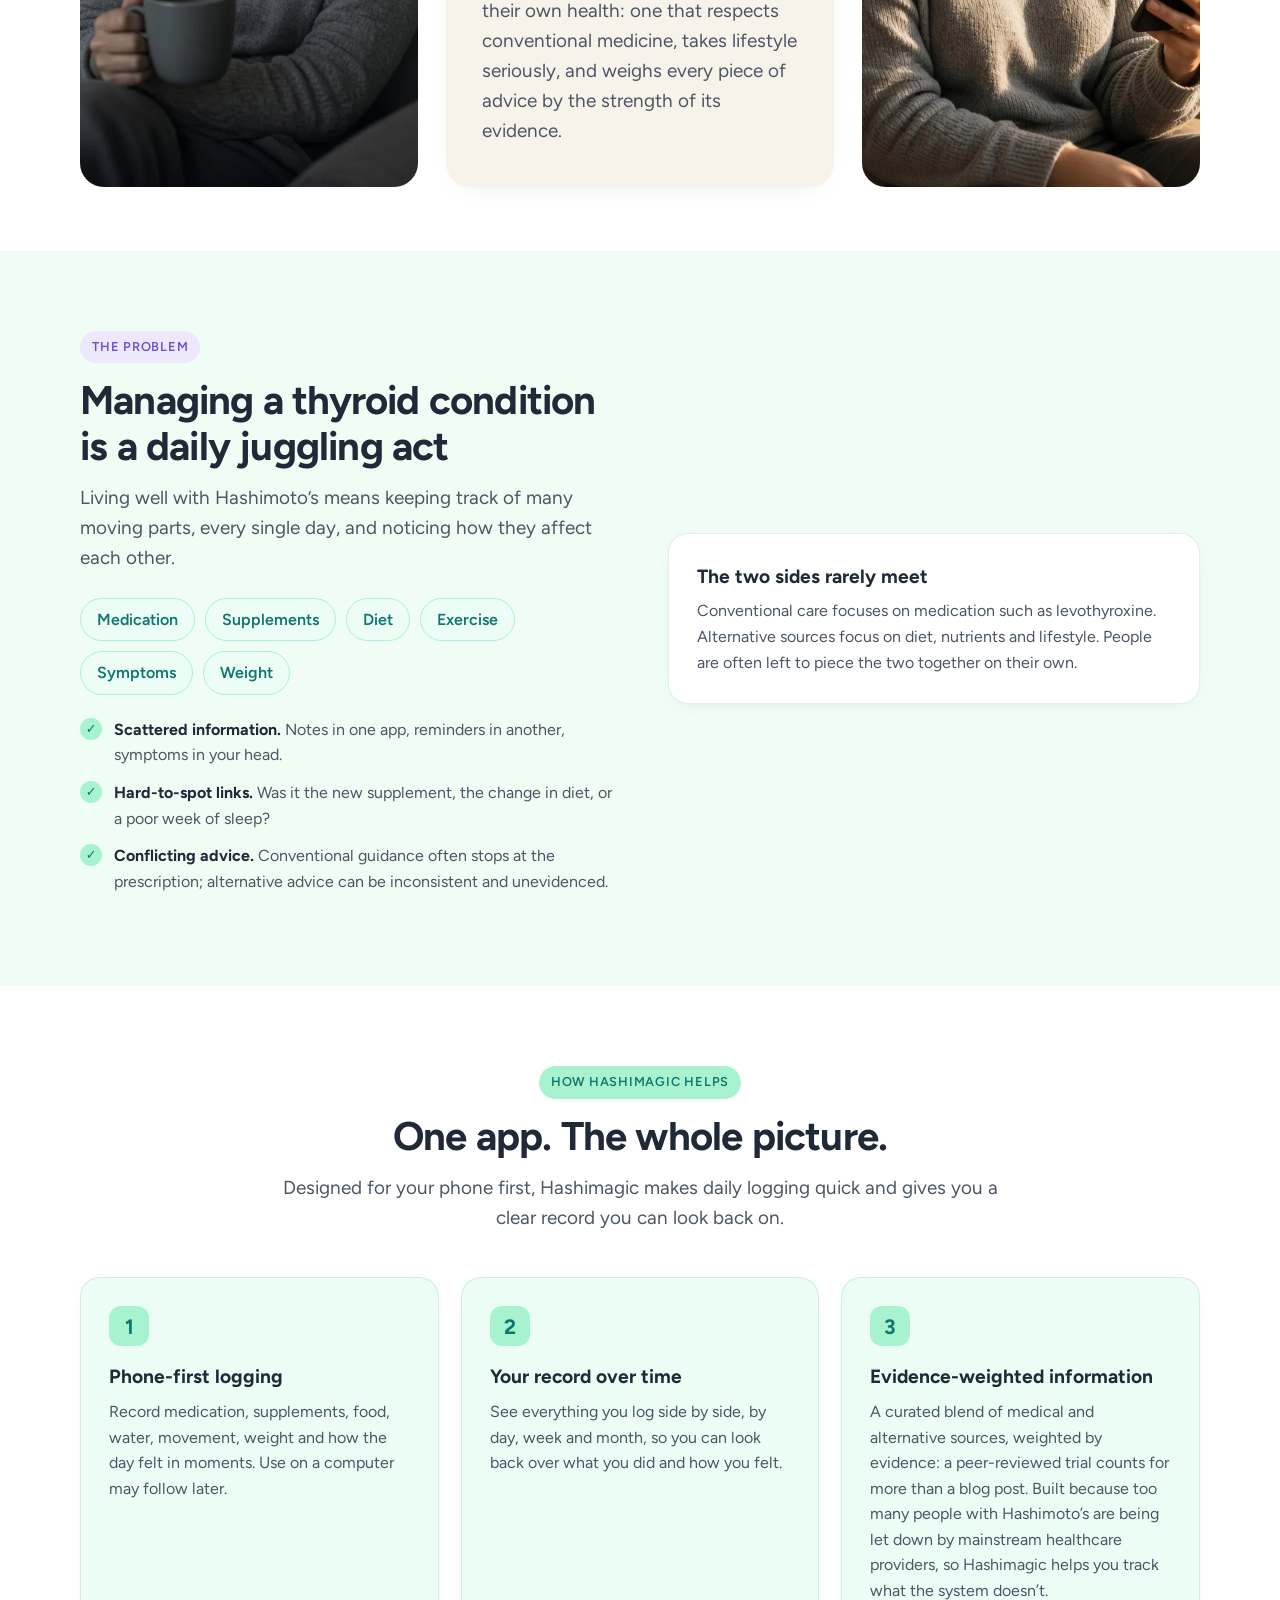
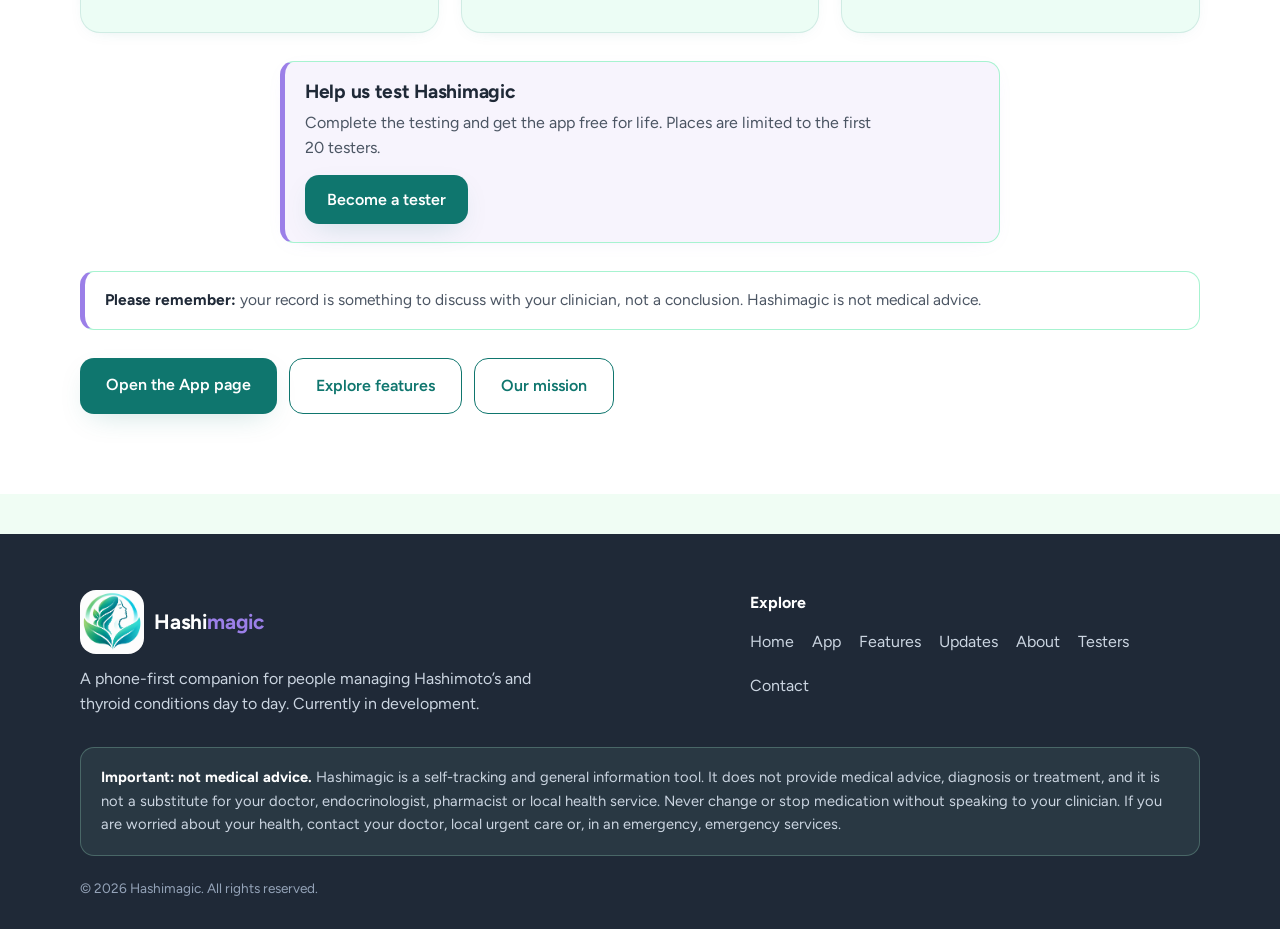
==== commit 9974859f: "Make site wording worldwide ready Label UK NHS and NICE as UK sources and name the WHO alongside, sw" ====
--- a/index.html
+++ b/index.html
@@ -34,7 +34,7 @@
 </figure>
 <div class="mission-panel">
 <span class="pill">Our mission</span>
-<h2>Bridging the gap between &ldquo;take your tablet&rdquo; and &ldquo;try everything&rdquo;</h2>
+<h2>Bridging the gap between &ldquo;take your medicine&rdquo; and &ldquo;try everything&rdquo;</h2>
 <p class="lead">We want to give people with Hashimoto&rsquo;s or thyroid conditions a clearer, more complete picture of their own health: one that respects conventional medicine, takes lifestyle seriously, and weighs every piece of advice by the strength of its evidence.</p>
 </div>
 <figure class="mission-photo">
@@ -70,7 +70,7 @@
 </div></section>
 </main>
 <footer><div class="wrap"><div class="fgrid"><div><a class="brand" href="index.html"><img src="img/hashimagic-mark.png" alt=""><span class="wm"><span class="wm-h">Hash</span><span class="wm-i">i</span><span class="wm-m">magic</span></span></a>
-<p style="margin-top:12px;max-width:30em">A phone-first companion for people managing Hashimoto&rsquo;s and thyroid conditions day to day. Founded in the UK. Currently in development.</p></div>
+<p style="margin-top:12px;max-width:30em">A phone-first companion for people managing Hashimoto&rsquo;s and thyroid conditions day to day. Currently in development.</p></div>
 <div><strong style="color:#fff">Explore</strong><ul class="flinks"><li><a href="index.html">Home</a></li><li><a href="app.html">App</a></li><li><a href="features.html">Features</a></li><li><a href="updates.html">Updates</a></li><li><a href="about.html">About</a></li><li><a href="become-a-tester.html">Testers</a></li><li><a href="contact.html">Contact</a></li></ul></div></div>
 <div class="fdisc"><strong>Important: not medical advice.</strong> Hashimagic is a self-tracking and general information tool. It does not provide medical advice, diagnosis or treatment, and it is not a substitute for your doctor, endocrinologist, pharmacist or local health service. Never change or stop medication without speaking to your clinician. If you are worried about your health, contact your doctor, local urgent care or, in an emergency, emergency services.</div>
 <p class="copy">&copy; 2026 Hashimagic. All rights reserved.</p></div></footer></body></html>
--- a/styles.css
+++ b/styles.css
@@ -6,9 +6,9 @@
 .notice{background:var(--primary);color:#fff;font-size:.88rem;text-align:center;padding:9px 16px}
 .notice strong{font-weight:700}
 header{position:sticky;top:0;z-index:20;background:rgba(240,253,244,.92);backdrop-filter:blur(10px);border-bottom:1px solid rgba(15,118,110,.12)}
-.nav{display:flex;align-items:center;justify-content:space-between;height:92px;gap:12px;flex-wrap:nowrap}
+.nav{display:flex;align-items:center;justify-content:space-between;height:128px;gap:12px;flex-wrap:nowrap}
 .brand{display:flex;align-items:center;gap:14px;text-decoration:none;font-weight:700;font-size:2.175rem;letter-spacing:-.01em;min-width:0;flex:1 1 auto}
-.brand img{width:60px;height:60px;border-radius:14px;flex-shrink:0}
+.brand img{width:96px;height:96px;border-radius:22px;flex-shrink:0}
 .brand .wm{white-space:nowrap;overflow:hidden;text-overflow:ellipsis}
 .wm-h{color:#0F766E}.wm-i{color:#0F766E}.wm-m{color:#9B7FE8}
 .links{display:flex;gap:4px;list-style:none;padding:0}
@@ -16,7 +16,7 @@
 .links a:hover{color:var(--primary);background:var(--surface)}
 .links a.on{color:var(--primary);background:var(--mint)}
 .menu-btn{display:none;background:none;border:1px solid rgba(15,118,110,.25);border-radius:10px;padding:8px 12px;font:inherit;color:var(--primary);font-weight:600;flex-shrink:0;white-space:nowrap}
-@media(max-width:820px){.menu-btn{display:block}.links{display:none;position:absolute;top:92px;left:0;right:0;flex-direction:column;background:var(--bg);padding:10px 20px 18px;border-bottom:1px solid rgba(15,118,110,.12)}.links.open{display:flex}.links a{display:block;padding:12px 14px}}
+@media(max-width:820px){.menu-btn{display:block}.links{display:none;position:absolute;top:128px;left:0;right:0;flex-direction:column;background:var(--bg);padding:10px 20px 18px;border-bottom:1px solid rgba(15,118,110,.12)}.links.open{display:flex}.links a{display:block;padding:12px 14px}}
 @media(max-width:400px){
 .wrap{padding-left:14px;padding-right:14px}
 .brand{gap:10px}
@@ -97,7 +97,7 @@
 .soon{max-width:640px;margin:0 auto;text-align:center;padding:40px 0 20px}
 .soon .card{margin-top:30px;text-align:left}
 footer{background:#1F2937;color:#cbd5e1;padding:56px 0 30px;margin-top:40px}
-footer .brand{font-size:1.3rem;flex:0 1 auto;gap:10px}footer .brand img{width:40px;height:40px;border-radius:10px}footer .wm-h,footer .wm-i{color:#fff}
+footer .brand{font-size:1.3rem;flex:0 1 auto;gap:10px}footer .brand img{width:64px;height:64px;border-radius:16px}footer .wm-h,footer .wm-i{color:#fff}
 .fgrid{display:grid;grid-template-columns:1.4fr 1fr;gap:40px}
 @media(max-width:820px){.fgrid{grid-template-columns:1fr}}
 .flinks{display:flex;flex-wrap:wrap;gap:18px;list-style:none;padding:0;margin-top:14px}
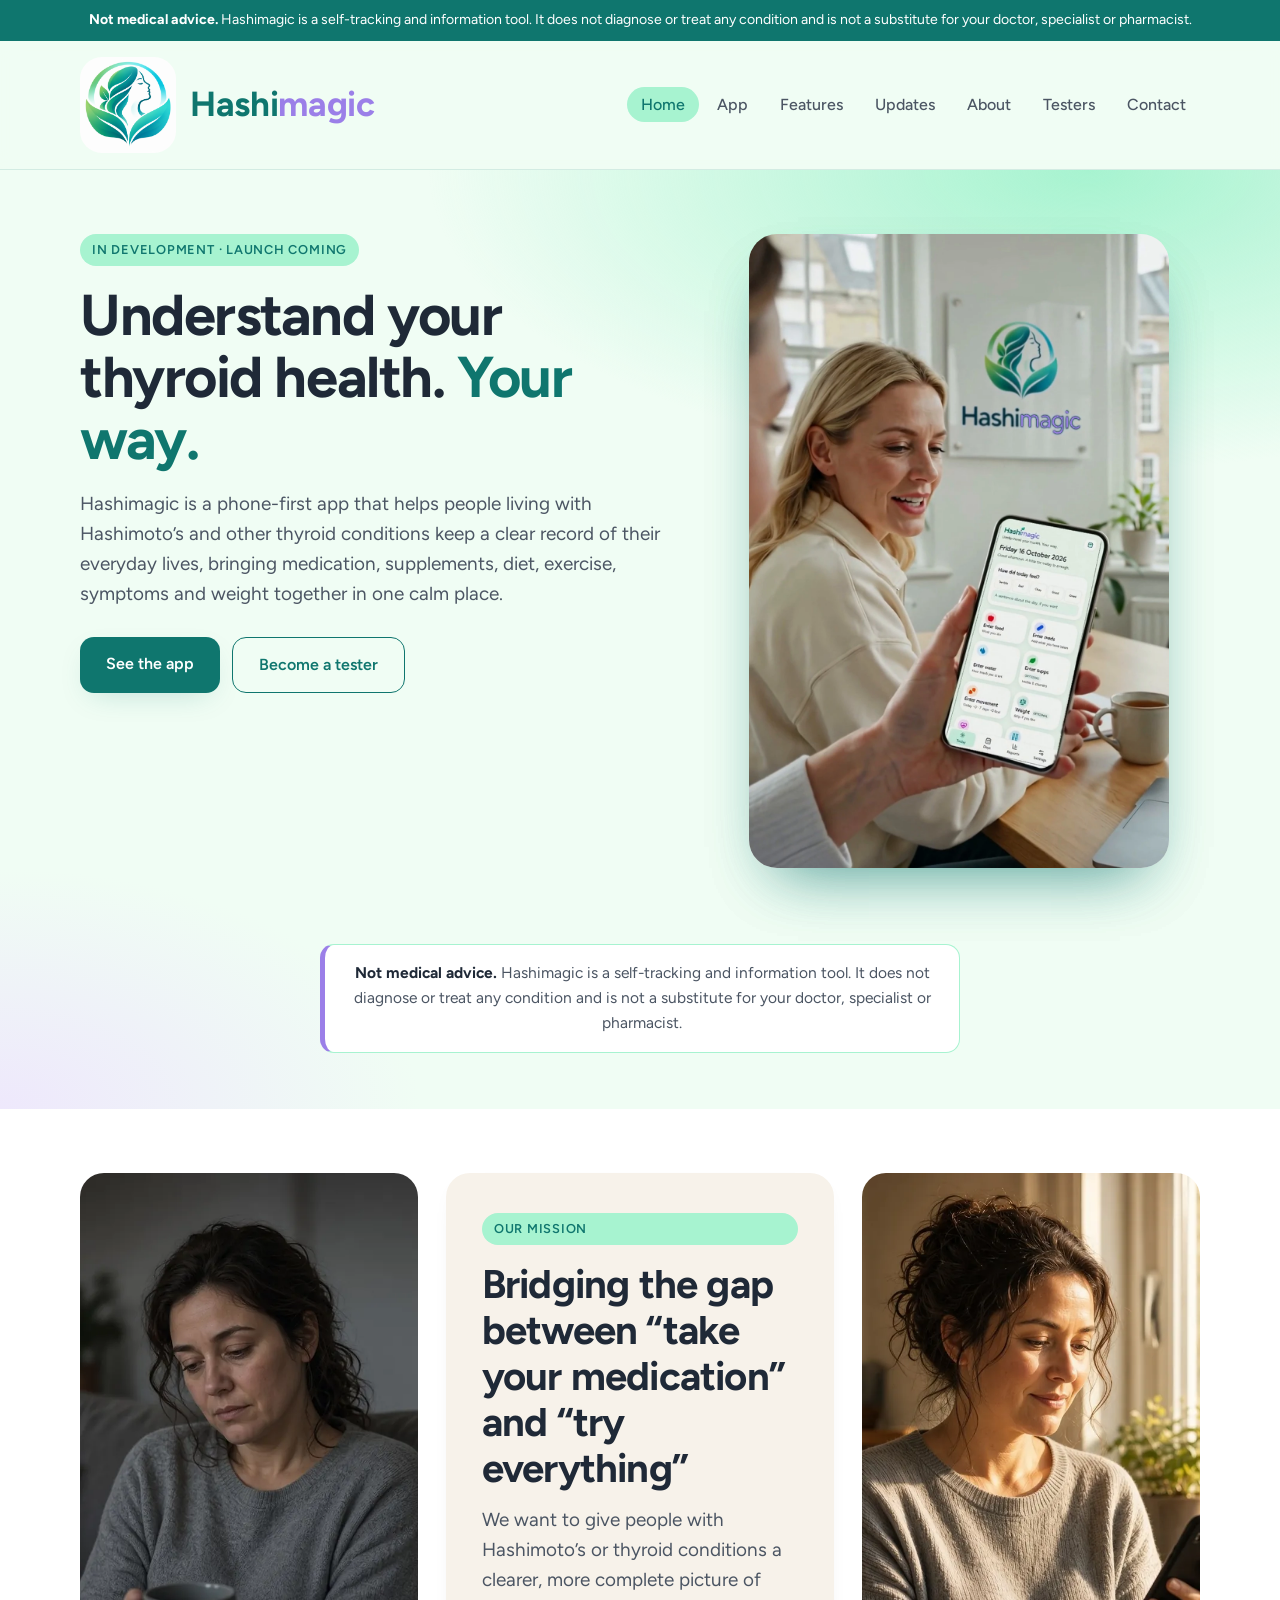
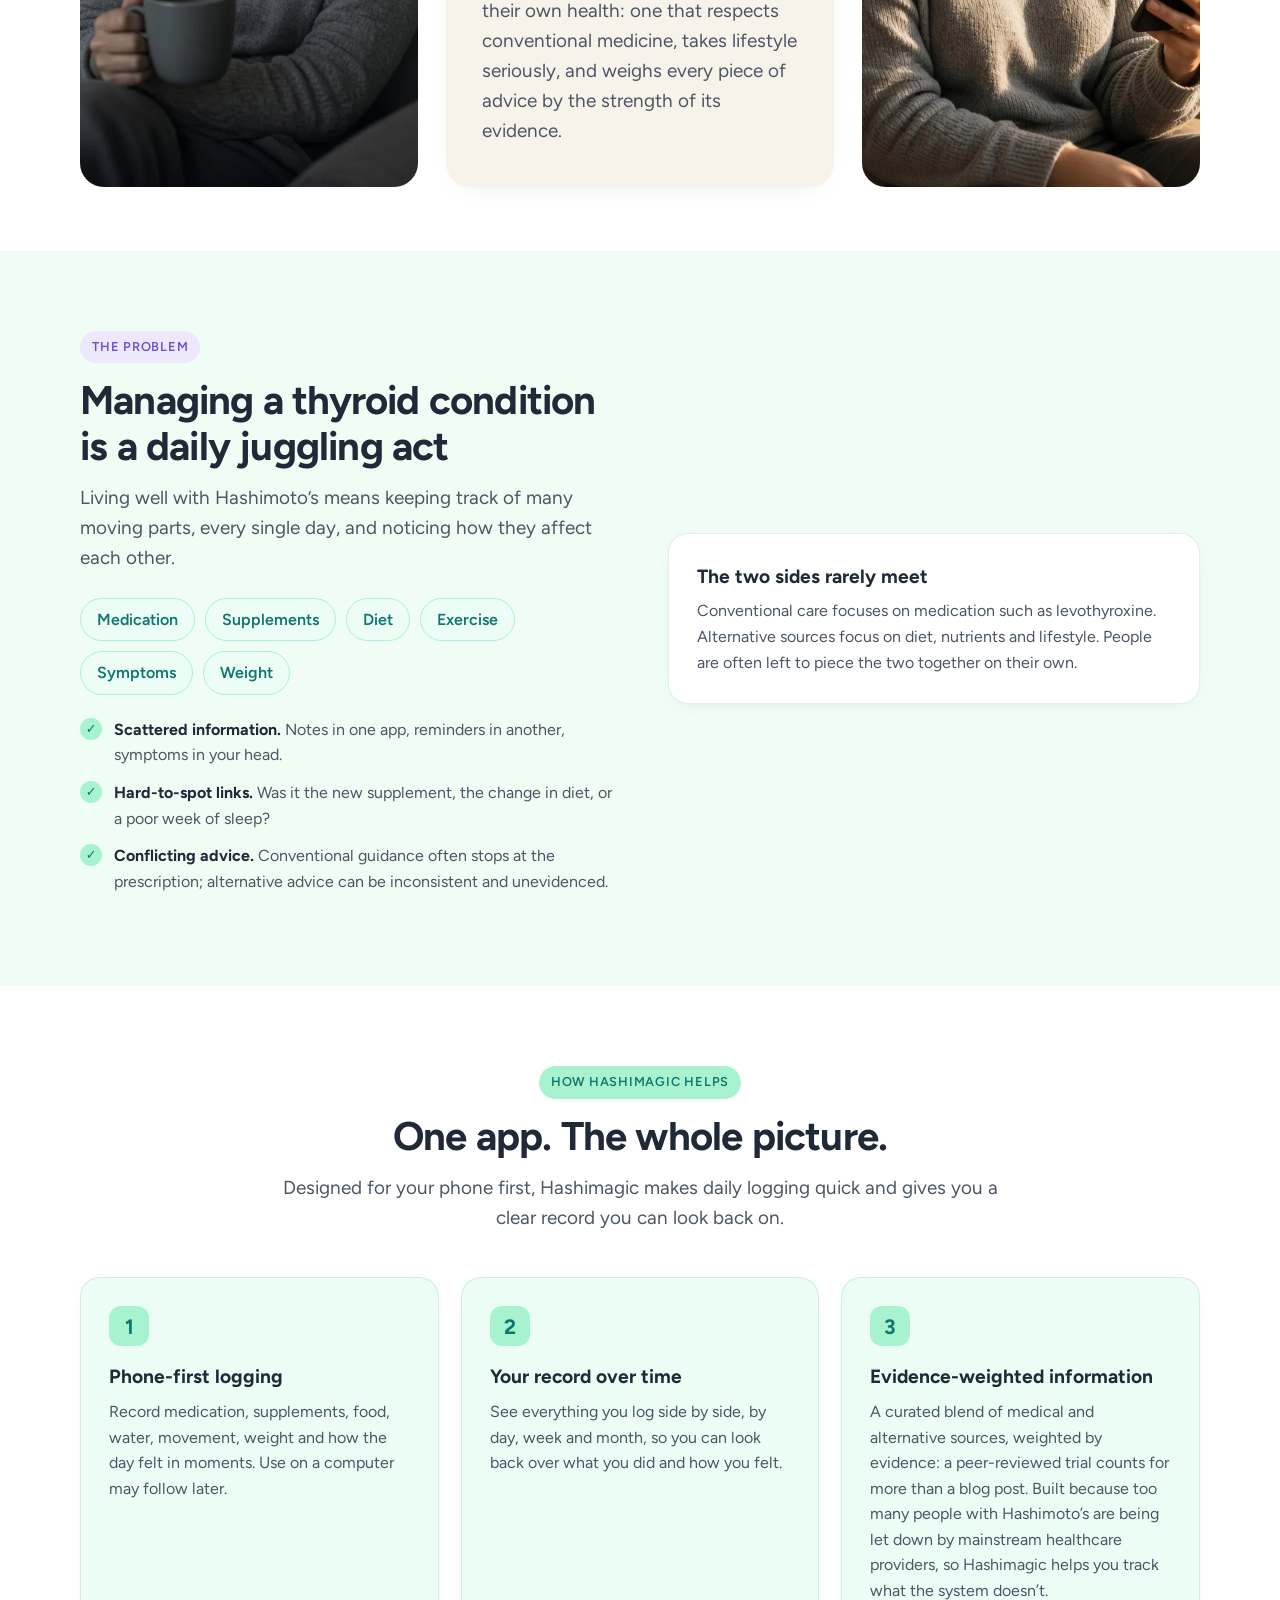
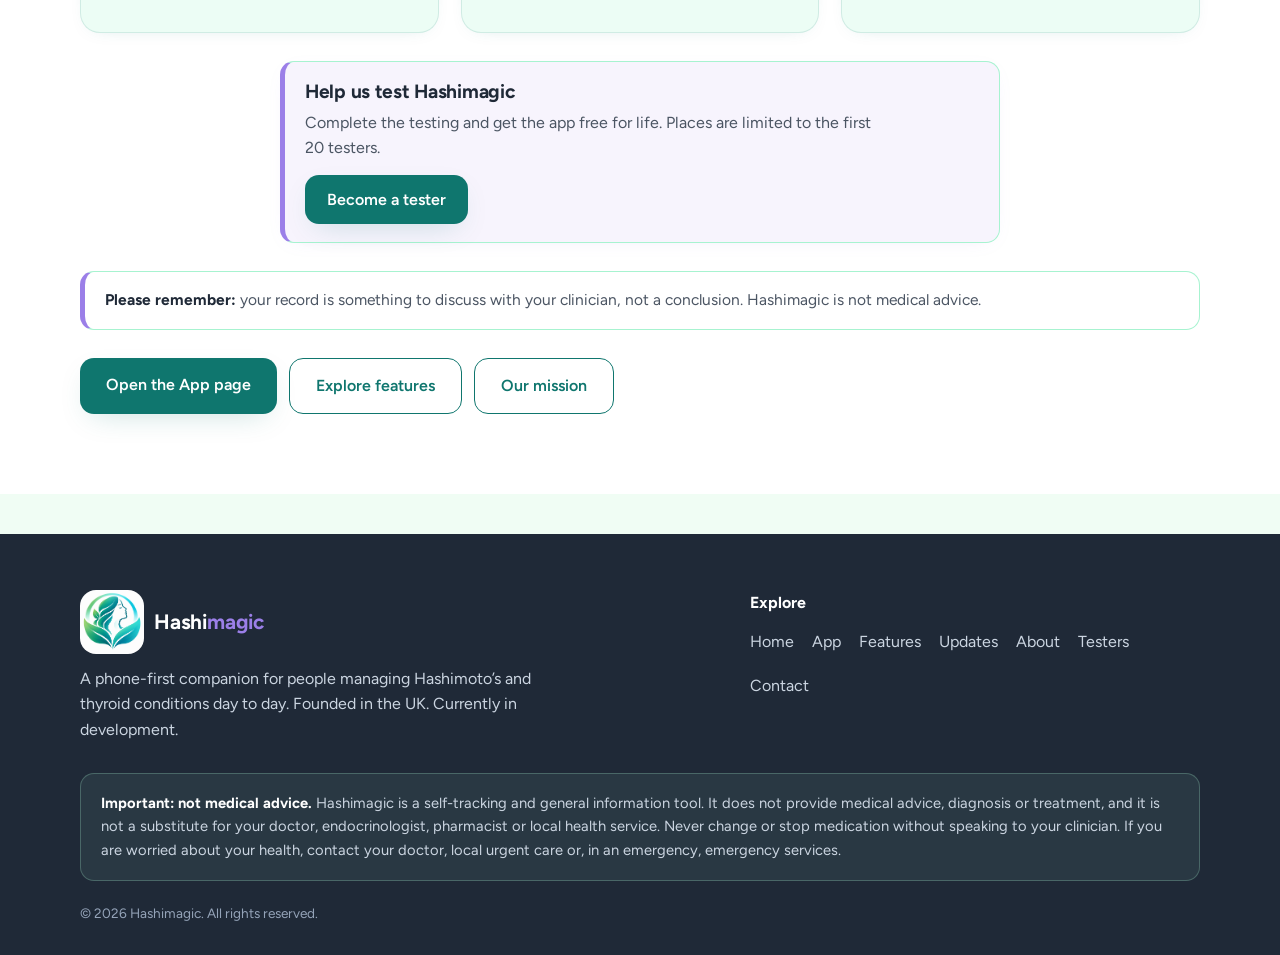
==== commit f89e37ed: "Apply Stephen worldwide wording decisions Use medication on Home, restore Founded in the UK on About" ====
--- a/index.html
+++ b/index.html
@@ -34,7 +34,7 @@
 </figure>
 <div class="mission-panel">
 <span class="pill">Our mission</span>
-<h2>Bridging the gap between &ldquo;take your medicine&rdquo; and &ldquo;try everything&rdquo;</h2>
+<h2>Bridging the gap between &ldquo;take your medication&rdquo; and &ldquo;try everything&rdquo;</h2>
 <p class="lead">We want to give people with Hashimoto&rsquo;s or thyroid conditions a clearer, more complete picture of their own health: one that respects conventional medicine, takes lifestyle seriously, and weighs every piece of advice by the strength of its evidence.</p>
 </div>
 <figure class="mission-photo">
@@ -70,7 +70,7 @@
 </div></section>
 </main>
 <footer><div class="wrap"><div class="fgrid"><div><a class="brand" href="index.html"><img src="img/hashimagic-mark.png" alt=""><span class="wm"><span class="wm-h">Hash</span><span class="wm-i">i</span><span class="wm-m">magic</span></span></a>
-<p style="margin-top:12px;max-width:30em">A phone-first companion for people managing Hashimoto&rsquo;s and thyroid conditions day to day. Currently in development.</p></div>
+<p style="margin-top:12px;max-width:30em">A phone-first companion for people managing Hashimoto&rsquo;s and thyroid conditions day to day. Founded in the UK. Currently in development.</p></div>
 <div><strong style="color:#fff">Explore</strong><ul class="flinks"><li><a href="index.html">Home</a></li><li><a href="app.html">App</a></li><li><a href="features.html">Features</a></li><li><a href="updates.html">Updates</a></li><li><a href="about.html">About</a></li><li><a href="become-a-tester.html">Testers</a></li><li><a href="contact.html">Contact</a></li></ul></div></div>
 <div class="fdisc"><strong>Important: not medical advice.</strong> Hashimagic is a self-tracking and general information tool. It does not provide medical advice, diagnosis or treatment, and it is not a substitute for your doctor, endocrinologist, pharmacist or local health service. Never change or stop medication without speaking to your clinician. If you are worried about your health, contact your doctor, local urgent care or, in an emergency, emergency services.</div>
 <p class="copy">&copy; 2026 Hashimagic. All rights reserved.</p></div></footer></body></html>
